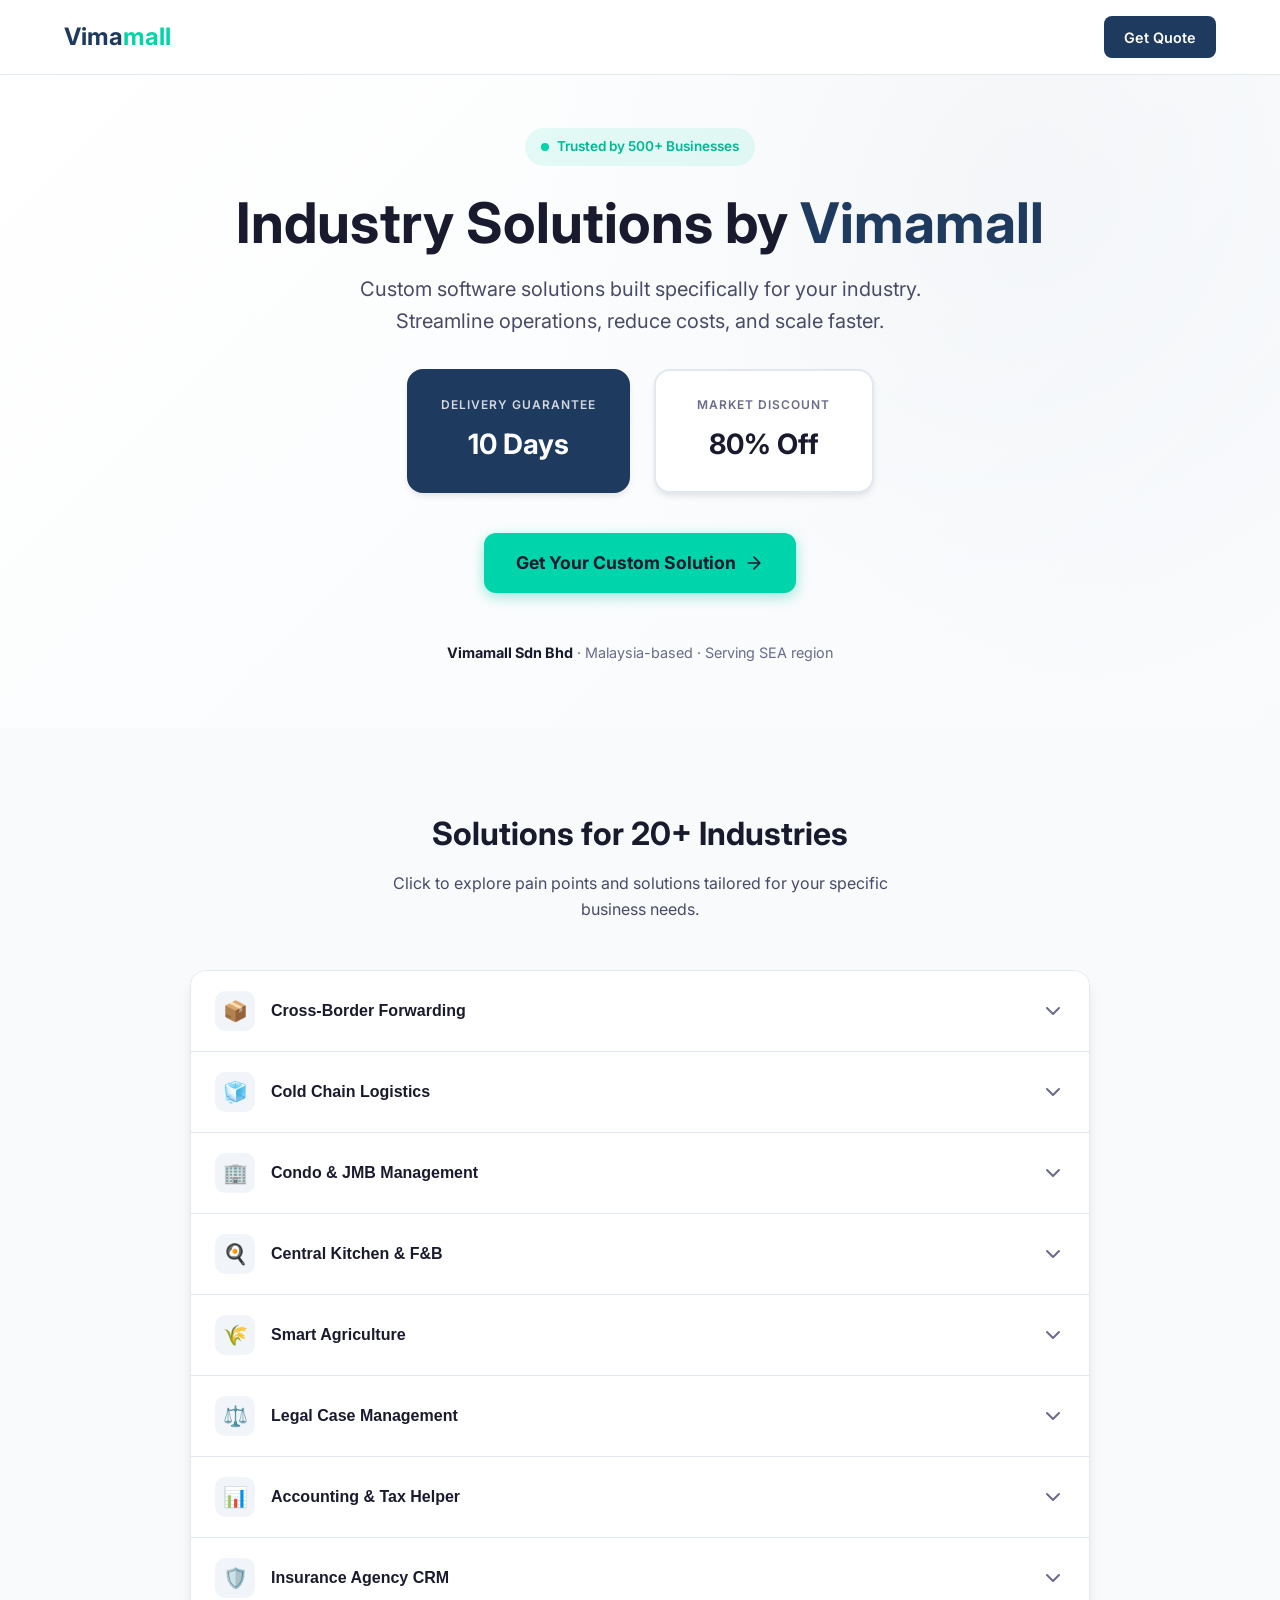
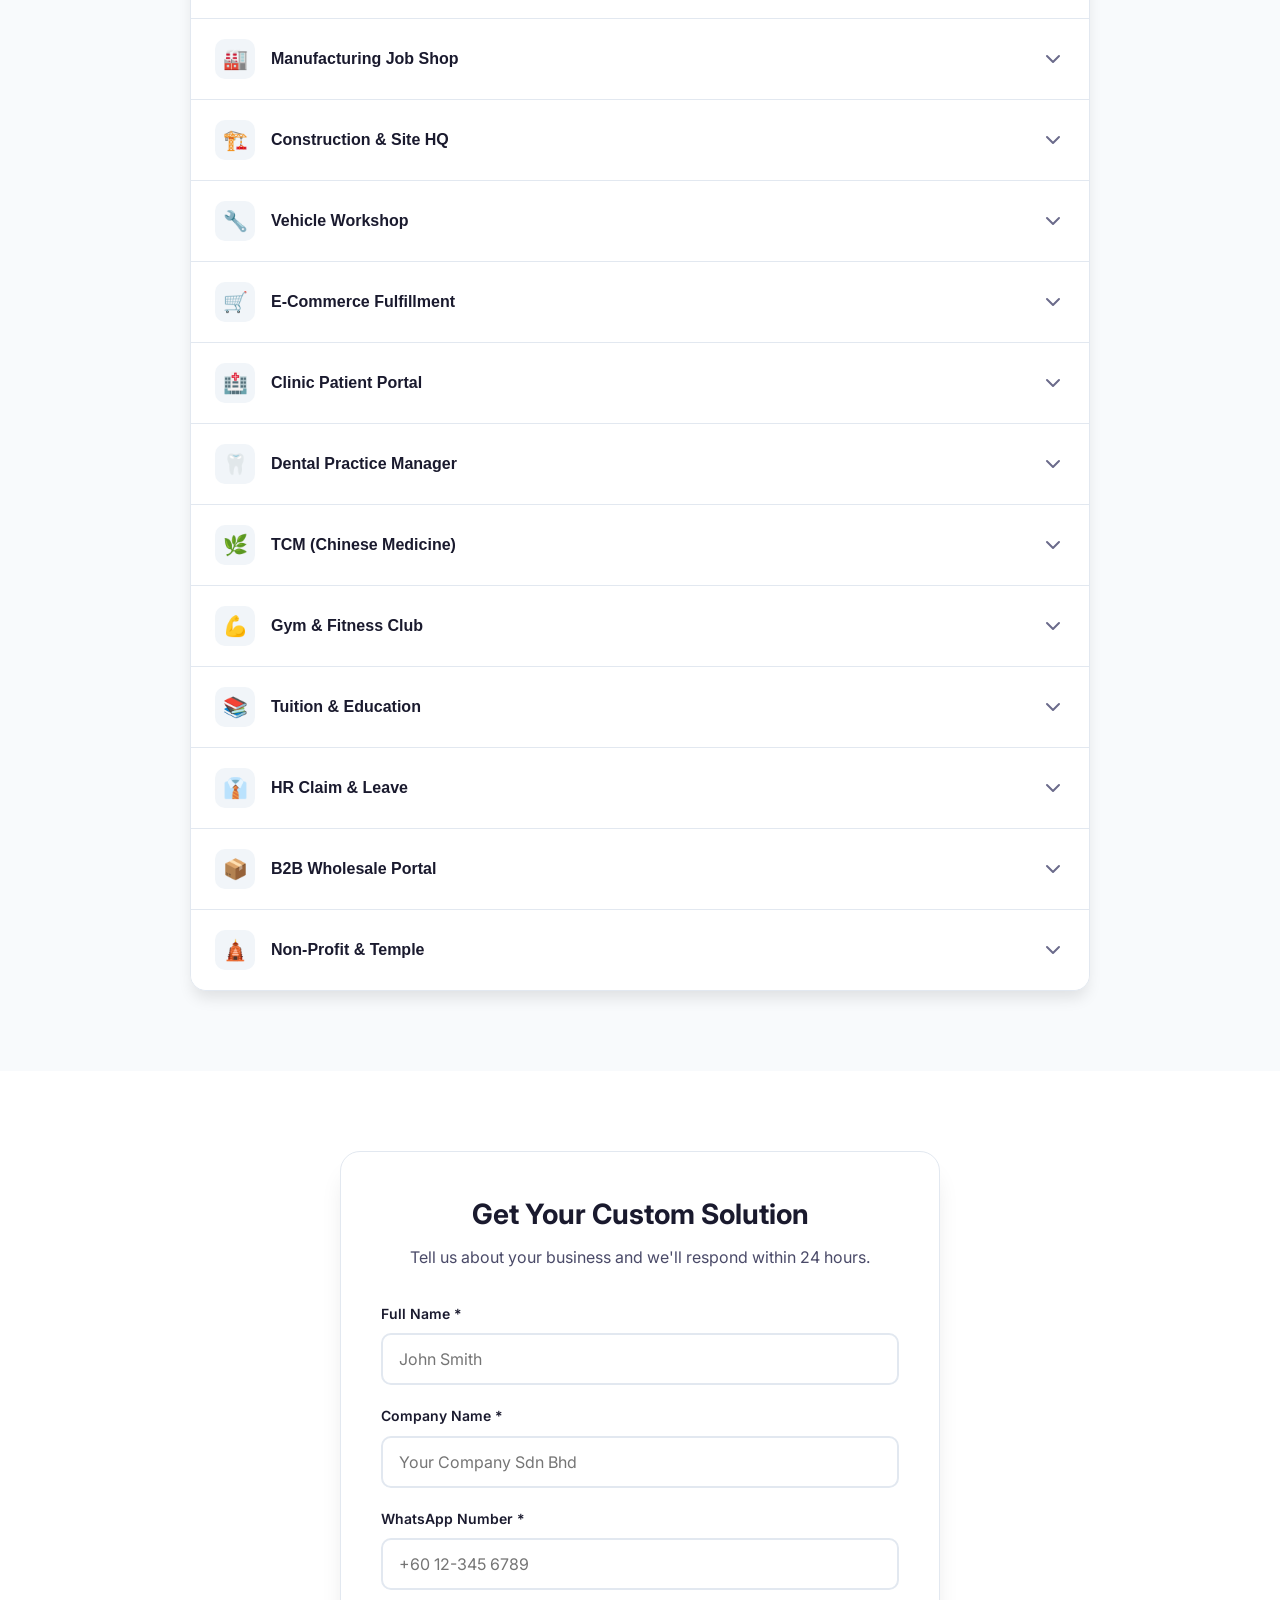
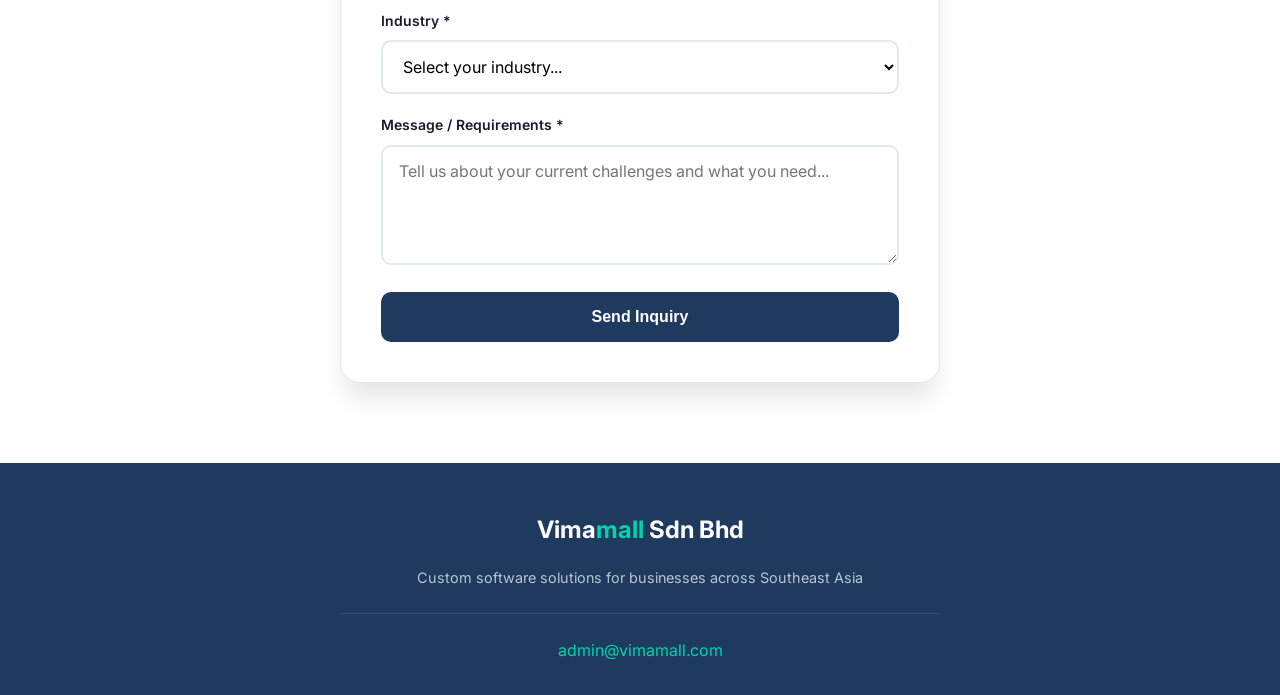
==== sites/easyclaw.it.com/industries/index.html @ 1896895f "Add Industry Solutions and Services landing pages for Vimamall - 20-industry accordion page with inq" ====
<!DOCTYPE html>
<html lang="en">
<head>
    <meta charset="UTF-8">
    <meta name="viewport" content="width=device-width, initial-scale=1.0">
    <title>Industry Solutions by Vimamall | Custom Software for Your Business</title>
    <meta name="description" content="Industry-specific software solutions with 10-day delivery guarantee and 80% market discount. Custom ERP, CRM, and management systems for 20+ industries.">
    <link rel="preconnect" href="https://fonts.googleapis.com">
    <link rel="preconnect" href="https://fonts.gstatic.com" crossorigin>
    <link href="https://fonts.googleapis.com/css2?family=Inter:wght@400;500;600;700&display=swap" rel="stylesheet">
    <style>
        * {
            margin: 0;
            padding: 0;
            box-sizing: border-box;
        }

        :root {
            --primary: #1e3a5f;
            --primary-dark: #152a45;
            --primary-light: #2d5a8f;
            --accent: #00d4aa;
            --accent-dark: #00b894;
            --text-dark: #1a1a2e;
            --text-medium: #4a4a68;
            --text-light: #6b6b8b;
            --bg-white: #ffffff;
            --bg-light: #f8fafc;
            --bg-gray: #f1f5f9;
            --border: #e2e8f0;
            --shadow-sm: 0 1px 2px 0 rgba(0, 0, 0, 0.05);
            --shadow-md: 0 4px 6px -1px rgba(0, 0, 0, 0.1);
            --shadow-lg: 0 10px 15px -3px rgba(0, 0, 0, 0.1);
            --shadow-xl: 0 20px 25px -5px rgba(0, 0, 0, 0.1);
        }

        body {
            font-family: 'Inter', -apple-system, BlinkMacSystemFont, sans-serif;
            color: var(--text-dark);
            line-height: 1.6;
            background: var(--bg-white);
        }

        /* Header */
        .header {
            position: fixed;
            top: 0;
            left: 0;
            right: 0;
            background: rgba(255, 255, 255, 0.95);
            backdrop-filter: blur(10px);
            border-bottom: 1px solid var(--border);
            z-index: 1000;
            padding: 1rem 0;
        }

        .header-content {
            max-width: 1200px;
            margin: 0 auto;
            padding: 0 1.5rem;
            display: flex;
            justify-content: space-between;
            align-items: center;
        }

        .logo {
            font-size: 1.5rem;
            font-weight: 700;
            color: var(--primary);
        }

        .logo span {
            color: var(--accent);
        }

        .nav-cta {
            background: var(--primary);
            color: white;
            padding: 0.6rem 1.25rem;
            border-radius: 8px;
            text-decoration: none;
            font-weight: 600;
            font-size: 0.9rem;
            transition: all 0.2s;
        }

        .nav-cta:hover {
            background: var(--primary-dark);
            transform: translateY(-1px);
        }

        /* Hero Section */
        .hero {
            padding: 8rem 1.5rem 4rem;
            background: linear-gradient(135deg, var(--bg-white) 0%, var(--bg-light) 100%);
            position: relative;
            overflow: hidden;
        }

        .hero::before {
            content: '';
            position: absolute;
            top: -50%;
            right: -20%;
            width: 80%;
            height: 150%;
            background: radial-gradient(ellipse, rgba(30, 58, 95, 0.03) 0%, transparent 70%);
            pointer-events: none;
        }

        .hero-content {
            max-width: 1200px;
            margin: 0 auto;
            text-align: center;
            position: relative;
            z-index: 1;
        }

        .hero-badge {
            display: inline-flex;
            align-items: center;
            gap: 0.5rem;
            background: rgba(0, 212, 170, 0.1);
            color: var(--accent-dark);
            padding: 0.5rem 1rem;
            border-radius: 50px;
            font-size: 0.85rem;
            font-weight: 600;
            margin-bottom: 1.5rem;
        }

        .hero-badge::before {
            content: '';
            width: 8px;
            height: 8px;
            background: var(--accent);
            border-radius: 50%;
            animation: pulse 2s infinite;
        }

        @keyframes pulse {
            0%, 100% { opacity: 1; }
            50% { opacity: 0.5; }
        }

        .hero h1 {
            font-size: clamp(2rem, 5vw, 3.5rem);
            font-weight: 700;
            color: var(--text-dark);
            margin-bottom: 1rem;
            line-height: 1.2;
        }

        .hero h1 span {
            color: var(--primary);
        }

        .hero-subtitle {
            font-size: 1.25rem;
            color: var(--text-medium);
            max-width: 600px;
            margin: 0 auto 2rem;
        }

        .hero-offers {
            display: flex;
            justify-content: center;
            gap: 1.5rem;
            flex-wrap: wrap;
            margin-bottom: 2.5rem;
        }

        .offer-card {
            background: white;
            border: 2px solid var(--border);
            border-radius: 16px;
            padding: 1.5rem 2rem;
            min-width: 220px;
            box-shadow: var(--shadow-md);
            transition: all 0.3s;
        }

        .offer-card:hover {
            border-color: var(--accent);
            transform: translateY(-4px);
            box-shadow: var(--shadow-xl);
        }

        .offer-card.primary {
            border-color: var(--primary);
            background: var(--primary);
            color: white;
        }

        .offer-card.primary .offer-label {
            color: rgba(255, 255, 255, 0.8);
        }

        .offer-label {
            font-size: 0.75rem;
            text-transform: uppercase;
            letter-spacing: 1px;
            color: var(--text-light);
            margin-bottom: 0.5rem;
            font-weight: 600;
        }

        .offer-value {
            font-size: 1.75rem;
            font-weight: 700;
        }

        .hero-cta {
            display: inline-flex;
            align-items: center;
            gap: 0.5rem;
            background: var(--accent);
            color: var(--text-dark);
            padding: 1rem 2rem;
            border-radius: 12px;
            text-decoration: none;
            font-weight: 700;
            font-size: 1.1rem;
            transition: all 0.2s;
            box-shadow: 0 4px 14px rgba(0, 212, 170, 0.4);
        }

        .hero-cta:hover {
            background: var(--accent-dark);
            transform: translateY(-2px);
            box-shadow: 0 6px 20px rgba(0, 212, 170, 0.5);
        }

        .hero-trust {
            margin-top: 3rem;
            color: var(--text-light);
            font-size: 0.9rem;
        }

        .hero-trust strong {
            color: var(--text-dark);
        }

        /* Industries Section */
        .industries {
            padding: 5rem 1.5rem;
            background: var(--bg-light);
        }

        .industries-content {
            max-width: 900px;
            margin: 0 auto;
        }

        .section-header {
            text-align: center;
            margin-bottom: 3rem;
        }

        .section-header h2 {
            font-size: 2rem;
            font-weight: 700;
            color: var(--text-dark);
            margin-bottom: 0.75rem;
        }

        .section-header p {
            color: var(--text-medium);
            max-width: 500px;
            margin: 0 auto;
        }

        /* Accordion */
        .accordion {
            background: white;
            border-radius: 16px;
            overflow: hidden;
            box-shadow: var(--shadow-lg);
            border: 1px solid var(--border);
        }

        .accordion-item {
            border-bottom: 1px solid var(--border);
        }

        .accordion-item:last-child {
            border-bottom: none;
        }

        .accordion-header {
            width: 100%;
            padding: 1.25rem 1.5rem;
            display: flex;
            justify-content: space-between;
            align-items: center;
            background: white;
            border: none;
            cursor: pointer;
            text-align: left;
            transition: background 0.2s;
        }

        .accordion-header:hover {
            background: var(--bg-light);
        }

        .accordion-header.active {
            background: var(--bg-light);
        }

        .accordion-title {
            display: flex;
            align-items: center;
            gap: 1rem;
        }

        .accordion-icon {
            width: 40px;
            height: 40px;
            background: var(--bg-gray);
            border-radius: 10px;
            display: flex;
            align-items: center;
            justify-content: center;
            font-size: 1.25rem;
            flex-shrink: 0;
        }

        .accordion-header.active .accordion-icon {
            background: var(--primary);
        }

        .accordion-header h3 {
            font-size: 1rem;
            font-weight: 600;
            color: var(--text-dark);
        }

        .accordion-header.active h3 {
            color: var(--primary);
        }

        .accordion-chevron {
            width: 24px;
            height: 24px;
            transition: transform 0.3s;
            color: var(--text-light);
        }

        .accordion-header.active .accordion-chevron {
            transform: rotate(180deg);
            color: var(--primary);
        }

        .accordion-content {
            max-height: 0;
            overflow: hidden;
            transition: max-height 0.3s ease-out, padding 0.3s;
            background: white;
        }

        .accordion-content.open {
            max-height: 500px;
            padding: 0 1.5rem 1.5rem;
        }

        .accordion-body {
            display: grid;
            gap: 1.25rem;
        }

        .pain-point, .solution-features {
            padding: 1rem;
            border-radius: 10px;
        }

        .pain-point {
            background: #fef2f2;
            border-left: 4px solid #ef4444;
        }

        .pain-point-label {
            font-size: 0.75rem;
            font-weight: 700;
            color: #dc2626;
            text-transform: uppercase;
            letter-spacing: 0.5px;
            margin-bottom: 0.5rem;
        }

        .pain-point-text {
            color: #7f1d1d;
            font-size: 0.95rem;
        }

        .solution-features {
            background: #f0fdf4;
            border-left: 4px solid #22c55e;
        }

        .solution-label {
            font-size: 0.75rem;
            font-weight: 700;
            color: #16a34a;
            text-transform: uppercase;
            letter-spacing: 0.5px;
            margin-bottom: 0.5rem;
        }

        .solution-features ul {
            list-style: none;
            display: grid;
            gap: 0.5rem;
        }

        .solution-features li {
            display: flex;
            align-items: flex-start;
            gap: 0.5rem;
            color: #14532d;
            font-size: 0.95rem;
        }

        .solution-features li::before {
            content: '✓';
            color: #22c55e;
            font-weight: 700;
            flex-shrink: 0;
        }

        /* Inquiry Form Section */
        .inquiry {
            padding: 5rem 1.5rem;
            background: var(--bg-white);
        }

        .inquiry-content {
            max-width: 600px;
            margin: 0 auto;
        }

        .form-container {
            background: white;
            border-radius: 20px;
            padding: 2.5rem;
            box-shadow: var(--shadow-xl);
            border: 1px solid var(--border);
        }

        .form-header {
            text-align: center;
            margin-bottom: 2rem;
        }

        .form-header h2 {
            font-size: 1.75rem;
            font-weight: 700;
            color: var(--text-dark);
            margin-bottom: 0.5rem;
        }

        .form-header p {
            color: var(--text-medium);
        }

        .form-group {
            margin-bottom: 1.25rem;
        }

        .form-group label {
            display: block;
            font-size: 0.875rem;
            font-weight: 600;
            color: var(--text-dark);
            margin-bottom: 0.5rem;
        }

        .form-group input,
        .form-group select,
        .form-group textarea {
            width: 100%;
            padding: 0.875rem 1rem;
            border: 2px solid var(--border);
            border-radius: 10px;
            font-size: 1rem;
            font-family: inherit;
            transition: border-color 0.2s, box-shadow 0.2s;
            background: white;
        }

        .form-group input:focus,
        .form-group select:focus,
        .form-group textarea:focus {
            outline: none;
            border-color: var(--primary);
            box-shadow: 0 0 0 3px rgba(30, 58, 95, 0.1);
        }

        .form-group textarea {
            resize: vertical;
            min-height: 120px;
        }

        .form-submit {
            width: 100%;
            padding: 1rem;
            background: var(--primary);
            color: white;
            border: none;
            border-radius: 10px;
            font-size: 1rem;
            font-weight: 700;
            cursor: pointer;
            transition: all 0.2s;
        }

        .form-submit:hover {
            background: var(--primary-dark);
            transform: translateY(-2px);
        }

        .form-submit:disabled {
            background: var(--text-light);
            cursor: not-allowed;
            transform: none;
        }

        /* Success Message */
        .success-message {
            display: none;
            text-align: center;
            padding: 2rem;
        }

        .success-message.show {
            display: block;
        }

        .success-icon {
            width: 80px;
            height: 80px;
            background: var(--accent);
            border-radius: 50%;
            display: flex;
            align-items: center;
            justify-content: center;
            margin: 0 auto 1.5rem;
            font-size: 2.5rem;
        }

        .success-message h3 {
            font-size: 1.5rem;
            font-weight: 700;
            color: var(--text-dark);
            margin-bottom: 0.75rem;
        }

        .success-message p {
            color: var(--text-medium);
        }

        /* Footer */
        .footer {
            background: var(--primary);
            color: white;
            padding: 3rem 1.5rem 2rem;
            text-align: center;
        }

        .footer-content {
            max-width: 600px;
            margin: 0 auto;
        }

        .footer-logo {
            font-size: 1.5rem;
            font-weight: 700;
            margin-bottom: 1rem;
        }

        .footer-logo span {
            color: var(--accent);
        }

        .footer p {
            color: rgba(255, 255, 255, 0.7);
            font-size: 0.9rem;
        }

        .footer-contact {
            margin-top: 1.5rem;
            padding-top: 1.5rem;
            border-top: 1px solid rgba(255, 255, 255, 0.1);
        }

        .footer-contact a {
            color: var(--accent);
            text-decoration: none;
        }

        /* Sticky CTA (mobile) */
        .sticky-cta {
            display: none;
            position: fixed;
            bottom: 0;
            left: 0;
            right: 0;
            background: white;
            padding: 1rem;
            border-top: 1px solid var(--border);
            box-shadow: 0 -4px 20px rgba(0, 0, 0, 0.1);
            z-index: 999;
        }

        .sticky-cta a {
            display: block;
            background: var(--accent);
            color: var(--text-dark);
            text-align: center;
            padding: 1rem;
            border-radius: 10px;
            text-decoration: none;
            font-weight: 700;
        }

        /* Responsive */
        @media (max-width: 768px) {
            .hero {
                padding: 7rem 1rem 3rem;
            }

            .hero-offers {
                flex-direction: column;
                align-items: center;
            }

            .offer-card {
                width: 100%;
                max-width: 300px;
            }

            .industries {
                padding: 3rem 1rem;
            }

            .accordion-header {
                padding: 1rem;
            }

            .accordion-icon {
                width: 36px;
                height: 36px;
                font-size: 1rem;
            }

            .accordion-title h3 {
                font-size: 0.9rem;
            }

            .form-container {
                padding: 1.5rem;
            }

            .sticky-cta {
                display: block;
            }

            body {
                padding-bottom: 80px;
            }
        }

        /* Loading spinner */
        .spinner {
            display: inline-block;
            width: 20px;
            height: 20px;
            border: 2px solid rgba(255, 255, 255, 0.3);
            border-radius: 50%;
            border-top-color: white;
            animation: spin 1s ease-in-out infinite;
        }

        @keyframes spin {
            to { transform: rotate(360deg); }
        }
    </style>
</head>
<body>
    <!-- Header -->
    <header class="header">
        <div class="header-content">
            <div class="logo">Vima<span>mall</span></div>
            <a href="#inquiry" class="nav-cta">Get Quote</a>
        </div>
    </header>

    <!-- Hero Section -->
    <section class="hero">
        <div class="hero-content">
            <div class="hero-badge">Trusted by 500+ Businesses</div>
            <h1>Industry Solutions by <span>Vimamall</span></h1>
            <p class="hero-subtitle">Custom software solutions built specifically for your industry. Streamline operations, reduce costs, and scale faster.</p>
            
            <div class="hero-offers">
                <div class="offer-card primary">
                    <div class="offer-label">Delivery Guarantee</div>
                    <div class="offer-value">10 Days</div>
                </div>
                <div class="offer-card">
                    <div class="offer-label">Market Discount</div>
                    <div class="offer-value">80% Off</div>
                </div>
            </div>

            <a href="#inquiry" class="hero-cta">
                Get Your Custom Solution
                <svg width="20" height="20" viewBox="0 0 24 24" fill="none" stroke="currentColor" stroke-width="2" stroke-linecap="round" stroke-linejoin="round">
                    <path d="M5 12h14M12 5l7 7-7 7"/>
                </svg>
            </a>

            <p class="hero-trust">
                <strong>Vimamall Sdn Bhd</strong> · Malaysia-based · Serving SEA region
            </p>
        </div>
    </section>

    <!-- Industries Section -->
    <section class="industries" id="industries">
        <div class="industries-content">
            <div class="section-header">
                <h2>Solutions for 20+ Industries</h2>
                <p>Click to explore pain points and solutions tailored for your specific business needs.</p>
            </div>

            <div class="accordion" id="industriesAccordion">
                <!-- Industry 1 -->
                <div class="accordion-item">
                    <button class="accordion-header" data-index="0">
                        <div class="accordion-title">
                            <div class="accordion-icon">📦</div>
                            <h3>Cross-Border Forwarding</h3>
                        </div>
                        <svg class="accordion-chevron" viewBox="0 0 24 24" fill="none" stroke="currentColor" stroke-width="2" stroke-linecap="round" stroke-linejoin="round">
                            <polyline points="6 9 12 15 18 9"></polyline>
                        </svg>
                    </button>
                    <div class="accordion-content">
                        <div class="accordion-body">
                            <div class="pain-point">
                                <div class="pain-point-label">Pain Point</div>
                                <div class="pain-point-text">Messy WhatsApp/Excel tracking causing lost parcels and customer complaints.</div>
                            </div>
                            <div class="solution-features">
                                <div class="solution-label">Solution Features</div>
                                <ul>
                                    <li>China/Global parcel tracking system</li>
                                    <li>Automated shipping cost calculation</li>
                                    <li>Customer credit top-up portal</li>
                                </ul>
                            </div>
                        </div>
                    </div>
                </div>

                <!-- Industry 2 -->
                <div class="accordion-item">
                    <button class="accordion-header" data-index="1">
                        <div class="accordion-title">
                            <div class="accordion-icon">🧊</div>
                            <h3>Cold Chain Logistics</h3>
                        </div>
                        <svg class="accordion-chevron" viewBox="0 0 24 24" fill="none" stroke="currentColor" stroke-width="2" stroke-linecap="round" stroke-linejoin="round">
                            <polyline points="6 9 12 15 18 9"></polyline>
                        </svg>
                    </button>
                    <div class="accordion-content">
                        <div class="accordion-body">
                            <div class="pain-point">
                                <div class="pain-point-label">Pain Point</div>
                                <div class="pain-point-text">Spoiled goods due to temperature spikes during transit, causing massive losses.</div>
                            </div>
                            <div class="solution-features">
                                <div class="solution-label">Solution Features</div>
                                <ul>
                                    <li>Real-time temperature logging</li>
                                    <li>GPS route monitoring</li>
                                    <li>Delivery timestamp proof</li>
                                </ul>
                            </div>
                        </div>
                    </div>
                </div>

                <!-- Industry 3 -->
                <div class="accordion-item">
                    <button class="accordion-header" data-index="2">
                        <div class="accordion-title">
                            <div class="accordion-icon">🏢</div>
                            <h3>Condo & JMB Management</h3>
                        </div>
                        <svg class="accordion-chevron" viewBox="0 0 24 24" fill="none" stroke="currentColor" stroke-width="2" stroke-linecap="round" stroke-linejoin="round">
                            <polyline points="6 9 12 15 18 9"></polyline>
                        </svg>
                    </button>
                    <div class="accordion-content">
                        <div class="accordion-body">
                            <div class="pain-point">
                                <div class="pain-point-label">Pain Point</div>
                                <div class="pain-point-text">Low maintenance fee collection rates and manual visitor logbooks creating security gaps.</div>
                            </div>
                            <div class="solution-features">
                                <div class="solution-label">Solution Features</div>
                                <ul>
                                    <li>Maintenance fee dashboard with auto-reminders</li>
                                    <li>Facility booking system</li>
                                    <li>Visitor QR-pass system</li>
                                </ul>
                            </div>
                        </div>
                    </div>
                </div>

                <!-- Industry 4 -->
                <div class="accordion-item">
                    <button class="accordion-header" data-index="3">
                        <div class="accordion-title">
                            <div class="accordion-icon">🍳</div>
                            <h3>Central Kitchen & F&B</h3>
                        </div>
                        <svg class="accordion-chevron" viewBox="0 0 24 24" fill="none" stroke="currentColor" stroke-width="2" stroke-linecap="round" stroke-linejoin="round">
                            <polyline points="6 9 12 15 18 9"></polyline>
                        </svg>
                    </button>
                    <div class="accordion-content">
                        <div class="accordion-body">
                            <div class="pain-point">
                                <div class="pain-point-label">Pain Point</div>
                                <div class="pain-point-text">Ingredient wastage and outlet misorders leading to food cost inflation.</div>
                            </div>
                            <div class="solution-features">
                                <div class="solution-label">Solution Features</div>
                                <ul>
                                    <li>Bulk ingredient procurement module</li>
                                    <li>Production waste tracking</li>
                                    <li>Outlet-to-HQ ordering system</li>
                                </ul>
                            </div>
                        </div>
                    </div>
                </div>

                <!-- Industry 5 -->
                <div class="accordion-item">
                    <button class="accordion-header" data-index="4">
                        <div class="accordion-title">
                            <div class="accordion-icon">🌾</div>
                            <h3>Smart Agriculture</h3>
                        </div>
                        <svg class="accordion-chevron" viewBox="0 0 24 24" fill="none" stroke="currentColor" stroke-width="2" stroke-linecap="round" stroke-linejoin="round">
                            <polyline points="6 9 12 15 18 9"></polyline>
                        </svg>
                    </button>
                    <div class="accordion-content">
                        <div class="accordion-body">
                            <div class="pain-point">
                                <div class="pain-point-label">Pain Point</div>
                                <div class="pain-point-text">Unpredictable harvests causing cash flow problems and supply uncertainty.</div>
                            </div>
                            <div class="solution-features">
                                <div class="solution-label">Solution Features</div>
                                <ul>
                                    <li>Planting schedule optimizer</li>
                                    <li>Fertilizer cycle reminders</li>
                                    <li>Yield forecasting (Great for Corn/Jackfruit farms)</li>
                                </ul>
                            </div>
                        </div>
                    </div>
                </div>

                <!-- Industry 6 -->
                <div class="accordion-item">
                    <button class="accordion-header" data-index="5">
                        <div class="accordion-title">
                            <div class="accordion-icon">⚖️</div>
                            <h3>Legal Case Management</h3>
                        </div>
                        <svg class="accordion-chevron" viewBox="0 0 24 24" fill="none" stroke="currentColor" stroke-width="2" stroke-linecap="round" stroke-linejoin="round">
                            <polyline points="6 9 12 15 18 9"></polyline>
                        </svg>
                    </button>
                    <div class="accordion-content">
                        <div class="accordion-body">
                            <div class="pain-point">
                                <div class="pain-point-label">Pain Point</div>
                                <div class="pain-point-text">Missing court dates and document version confusion risking client cases.</div>
                            </div>
                            <div class="solution-features">
                                <div class="solution-label">Solution Features</div>
                                <ul>
                                    <li>Case timeline tracking with alerts</li>
                                    <li>Client billing hours calculator</li>
                                    <li>Secure document archiving</li>
                                </ul>
                            </div>
                        </div>
                    </div>
                </div>

                <!-- Industry 7 -->
                <div class="accordion-item">
                    <button class="accordion-header" data-index="6">
                        <div class="accordion-title">
                            <div class="accordion-icon">📊</div>
                            <h3>Accounting & Tax Helper</h3>
                        </div>
                        <svg class="accordion-chevron" viewBox="0 0 24 24" fill="none" stroke="currentColor" stroke-width="2" stroke-linecap="round" stroke-linejoin="round">
                            <polyline points="6 9 12 15 18 9"></polyline>
                        </svg>
                    </button>
                    <div class="accordion-content">
                        <div class="accordion-body">
                            <div class="pain-point">
                                <div class="pain-point-label">Pain Point</div>
                                <div class="pain-point-text">Manual receipt sorting taking hours for LHDN submission every month.</div>
                            </div>
                            <div class="solution-features">
                                <div class="solution-label">Solution Features</div>
                                <ul>
                                    <li>E-Invoicing preparation ready</li>
                                    <li>CP58 commission sorting</li>
                                    <li>Auto-categorized expense logs</li>
                                </ul>
                            </div>
                        </div>
                    </div>
                </div>

                <!-- Industry 8 -->
                <div class="accordion-item">
                    <button class="accordion-header" data-index="7">
                        <div class="accordion-title">
                            <div class="accordion-icon">🛡️</div>
                            <h3>Insurance Agency CRM</h3>
                        </div>
                        <svg class="accordion-chevron" viewBox="0 0 24 24" fill="none" stroke="currentColor" stroke-width="2" stroke-linecap="round" stroke-linejoin="round">
                            <polyline points="6 9 12 15 18 9"></polyline>
                        </svg>
                    </button>
                    <div class="accordion-content">
                        <div class="accordion-body">
                            <div class="pain-point">
                                <div class="pain-point-label">Pain Point</div>
                                <div class="pain-point-text">Lapsed policies and forgotten leads causing revenue loss every month.</div>
                            </div>
                            <div class="solution-features">
                                <div class="solution-label">Solution Features</div>
                                <ul>
                                    <li>Policy renewal date alerts</li>
                                    <li>Automated WhatsApp reminders</li>
                                    <li>Commission payout tracking</li>
                                </ul>
                            </div>
                        </div>
                    </div>
                </div>

                <!-- Industry 9 -->
                <div class="accordion-item">
                    <button class="accordion-header" data-index="8">
                        <div class="accordion-title">
                            <div class="accordion-icon">🏭</div>
                            <h3>Manufacturing Job Shop</h3>
                        </div>
                        <svg class="accordion-chevron" viewBox="0 0 24 24" fill="none" stroke="currentColor" stroke-width="2" stroke-linecap="round" stroke-linejoin="round">
                            <polyline points="6 9 12 15 18 9"></polyline>
                        </svg>
                    </button>
                    <div class="accordion-content">
                        <div class="accordion-body">
                            <div class="pain-point">
                                <div class="pain-point-label">Pain Point</div>
                                <div class="pain-point-text">Not knowing which machine is busy causing production delays and idle time.</div>
                            </div>
                            <div class="solution-features">
                                <div class="solution-label">Solution Features</div>
                                <ul>
                                    <li>Production stage tracking (CNC/Printing/Assembly)</li>
                                    <li>Real-time machine status dashboards</li>
                                    <li>Job queue optimization</li>
                                </ul>
                            </div>
                        </div>
                    </div>
                </div>

                <!-- Industry 10 -->
                <div class="accordion-item">
                    <button class="accordion-header" data-index="9">
                        <div class="accordion-title">
                            <div class="accordion-icon">🏗️</div>
                            <h3>Construction & Site HQ</h3>
                        </div>
                        <svg class="accordion-chevron" viewBox="0 0 24 24" fill="none" stroke="currentColor" stroke-width="2" stroke-linecap="round" stroke-linejoin="round">
                            <polyline points="6 9 12 15 18 9"></polyline>
                        </svg>
                    </button>
                    <div class="accordion-content">
                        <div class="accordion-body">
                            <div class="pain-point">
                                <div class="pain-point-label">Pain Point</div>
                                <div class="pain-point-text">Inaccurate site progress reports causing disputes with clients and delays.</div>
                            </div>
                            <div class="solution-features">
                                <div class="solution-label">Solution Features</div>
                                <ul>
                                    <li>Daily site photo uploads with GPS tagging</li>
                                    <li>Man-hour tracking per task</li>
                                    <li>Material cost monitoring</li>
                                </ul>
                            </div>
                        </div>
                    </div>
                </div>

                <!-- Industry 11 -->
                <div class="accordion-item">
                    <button class="accordion-header" data-index="10">
                        <div class="accordion-title">
                            <div class="accordion-icon">🔧</div>
                            <h3>Vehicle Workshop</h3>
                        </div>
                        <svg class="accordion-chevron" viewBox="0 0 24 24" fill="none" stroke="currentColor" stroke-width="2" stroke-linecap="round" stroke-linejoin="round">
                            <polyline points="6 9 12 15 18 9"></polyline>
                        </svg>
                    </button>
                    <div class="accordion-content">
                        <div class="accordion-body">
                            <div class="pain-point">
                                <div class="pain-point-label">Pain Point</div>
                                <div class="pain-point-text">Customers forgetting service dates resulting in lost recurring revenue.</div>
                            </div>
                            <div class="solution-features">
                                <div class="solution-label">Solution Features</div>
                                <ul>
                                    <li>Digital service history per vehicle</li>
                                    <li>Spare part inventory management</li>
                                    <li>"Next Service" SMS alerts</li>
                                </ul>
                            </div>
                        </div>
                    </div>
                </div>

                <!-- Industry 12 -->
                <div class="accordion-item">
                    <button class="accordion-header" data-index="11">
                        <div class="accordion-title">
                            <div class="accordion-icon">🛒</div>
                            <h3>E-Commerce Fulfillment</h3>
                        </div>
                        <svg class="accordion-chevron" viewBox="0 0 24 24" fill="none" stroke="currentColor" stroke-width="2" stroke-linecap="round" stroke-linejoin="round">
                            <polyline points="6 9 12 15 18 9"></polyline>
                        </svg>
                    </button>
                    <div class="accordion-content">
                        <div class="accordion-body">
                            <div class="pain-point">
                                <div class="pain-point-label">Pain Point</div>
                                <div class="pain-point-text">Logging into 3 different apps just to ship 1 order, wasting hours daily.</div>
                            </div>
                            <div class="solution-features">
                                <div class="solution-label">Solution Features</div>
                                <ul>
                                    <li>Sync Shopee/Lazada orders automatically</li>
                                    <li>One "Order-to-Pack" dashboard</li>
                                    <li>Auto-print shipping labels</li>
                                </ul>
                            </div>
                        </div>
                    </div>
                </div>

                <!-- Industry 13 -->
                <div class="accordion-item">
                    <button class="accordion-header" data-index="12">
                        <div class="accordion-title">
                            <div class="accordion-icon">🏥</div>
                            <h3>Clinic Patient Portal</h3>
                        </div>
                        <svg class="accordion-chevron" viewBox="0 0 24 24" fill="none" stroke="currentColor" stroke-width="2" stroke-linecap="round" stroke-linejoin="round">
                            <polyline points="6 9 12 15 18 9"></polyline>
                        </svg>
                    </button>
                    <div class="accordion-content">
                        <div class="accordion-body">
                            <div class="pain-point">
                                <div class="pain-point-label">Pain Point</div>
                                <div class="pain-point-text">Double-booked appointments causing patient frustration and wasted slots.</div>
                            </div>
                            <div class="solution-features">
                                <div class="solution-label">Solution Features</div>
                                <ul>
                                    <li>Digital medical records</li>
                                    <li>Medicine inventory tracking</li>
                                    <li>Online booking system</li>
                                </ul>
                            </div>
                        </div>
                    </div>
                </div>

                <!-- Industry 14 -->
                <div class="accordion-item">
                    <button class="accordion-header" data-index="13">
                        <div class="accordion-title">
                            <div class="accordion-icon">🦷</div>
                            <h3>Dental Practice Manager</h3>
                        </div>
                        <svg class="accordion-chevron" viewBox="0 0 24 24" fill="none" stroke="currentColor" stroke-width="2" stroke-linecap="round" stroke-linejoin="round">
                            <polyline points="6 9 12 15 18 9"></polyline>
                        </svg>
                    </button>
                    <div class="accordion-content">
                        <div class="accordion-body">
                            <div class="pain-point">
                                <div class="pain-point-label">Pain Point</div>
                                <div class="pain-point-text">Paper-based X-ray filing making retrieval slow and risking lost records.</div>
                            </div>
                            <div class="solution-features">
                                <div class="solution-label">Solution Features</div>
                                <ul>
                                    <li>Patient X-ray cloud storage</li>
                                    <li>Treatment plan tracking</li>
                                    <li>Appointment SMS reminders</li>
                                </ul>
                            </div>
                        </div>
                    </div>
                </div>

                <!-- Industry 15 -->
                <div class="accordion-item">
                    <button class="accordion-header" data-index="14">
                        <div class="accordion-title">
                            <div class="accordion-icon">🌿</div>
                            <h3>TCM (Chinese Medicine)</h3>
                        </div>
                        <svg class="accordion-chevron" viewBox="0 0 24 24" fill="none" stroke="currentColor" stroke-width="2" stroke-linecap="round" stroke-linejoin="round">
                            <polyline points="6 9 12 15 18 9"></polyline>
                        </svg>
                    </button>
                    <div class="accordion-content">
                        <div class="accordion-body">
                            <div class="pain-point">
                                <div class="pain-point-label">Pain Point</div>
                                <div class="pain-point-text">Complex herb formula history per patient hard to track and replicate.</div>
                            </div>
                            <div class="solution-features">
                                <div class="solution-label">Solution Features</div>
                                <ul>
                                    <li>Custom herb formula builder</li>
                                    <li>Treatment history tracking</li>
                                    <li>Patient pulse records</li>
                                </ul>
                            </div>
                        </div>
                    </div>
                </div>

                <!-- Industry 16 -->
                <div class="accordion-item">
                    <button class="accordion-header" data-index="15">
                        <div class="accordion-title">
                            <div class="accordion-icon">💪</div>
                            <h3>Gym & Fitness Club</h3>
                        </div>
                        <svg class="accordion-chevron" viewBox="0 0 24 24" fill="none" stroke="currentColor" stroke-width="2" stroke-linecap="round" stroke-linejoin="round">
                            <polyline points="6 9 12 15 18 9"></polyline>
                        </svg>
                    </button>
                    <div class="accordion-content">
                        <div class="accordion-body">
                            <div class="pain-point">
                                <div class="pain-point-label">Pain Point</div>
                                <div class="pain-point-text">Unpaid members entering gym causing revenue leakage.</div>
                            </div>
                            <div class="solution-features">
                                <div class="solution-label">Solution Features</div>
                                <ul>
                                    <li>Door access integration</li>
                                    <li>Membership tier management</li>
                                    <li>Class scheduling system</li>
                                </ul>
                            </div>
                        </div>
                    </div>
                </div>

                <!-- Industry 17 -->
                <div class="accordion-item">
                    <button class="accordion-header" data-index="16">
                        <div class="accordion-title">
                            <div class="accordion-icon">📚</div>
                            <h3>Tuition & Education</h3>
                        </div>
                        <svg class="accordion-chevron" viewBox="0 0 24 24" fill="none" stroke="currentColor" stroke-width="2" stroke-linecap="round" stroke-linejoin="round">
                            <polyline points="6 9 12 15 18 9"></polyline>
                        </svg>
                    </button>
                    <div class="accordion-content">
                        <div class="accordion-body">
                            <div class="pain-point">
                                <div class="pain-point-label">Pain Point</div>
                                <div class="pain-point-text">Chasing parents for fees every month wasting teaching time.</div>
                            </div>
                            <div class="solution-features">
                                <div class="solution-label">Solution Features</div>
                                <ul>
                                    <li>Student attendance tracking</li>
                                    <li>Automated fee receipts</li>
                                    <li>Digital progress reports for parents</li>
                                </ul>
                            </div>
                        </div>
                    </div>
                </div>

                <!-- Industry 18 -->
                <div class="accordion-item">
                    <button class="accordion-header" data-index="17">
                        <div class="accordion-title">
                            <div class="accordion-icon">👔</div>
                            <h3>HR Claim & Leave</h3>
                        </div>
                        <svg class="accordion-chevron" viewBox="0 0 24 24" fill="none" stroke="currentColor" stroke-width="2" stroke-linecap="round" stroke-linejoin="round">
                            <polyline points="6 9 12 15 18 9"></polyline>
                        </svg>
                    </button>
                    <div class="accordion-content">
                        <div class="accordion-body">
                            <div class="pain-point">
                                <div class="pain-point-label">Pain Point</div>
                                <div class="pain-point-text">Physical MC forms getting lost causing payroll disputes.</div>
                            </div>
                            <div class="solution-features">
                                <div class="solution-label">Solution Features</div>
                                <ul>
                                    <li>Mobile photo upload for medical claims</li>
                                    <li>One-click leave approval for bosses</li>
                                    <li>Leave balance tracking</li>
                                </ul>
                            </div>
                        </div>
                    </div>
                </div>

                <!-- Industry 19 -->
                <div class="accordion-item">
                    <button class="accordion-header" data-index="18">
                        <div class="accordion-title">
                            <div class="accordion-icon">📦</div>
                            <h3>B2B Wholesale Portal</h3>
                        </div>
                        <svg class="accordion-chevron" viewBox="0 0 24 24" fill="none" stroke="currentColor" stroke-width="2" stroke-linecap="round" stroke-linejoin="round">
                            <polyline points="6 9 12 15 18 9"></polyline>
                        </svg>
                    </button>
                    <div class="accordion-content">
                        <div class="accordion-body">
                            <div class="pain-point">
                                <div class="pain-point-label">Pain Point</div>
                                <div class="pain-point-text">Customers calling sales reps for prices tying up staff constantly.</div>
                            </div>
                            <div class="solution-features">
                                <div class="solution-label">Solution Features</div>
                                <ul>
                                    <li>Member-only pricing tiers</li>
                                    <li>Wholesale order quantity triggers</li>
                                    <li>Credit limit tracking</li>
                                </ul>
                            </div>
                        </div>
                    </div>
                </div>

                <!-- Industry 20 -->
                <div class="accordion-item">
                    <button class="accordion-header" data-index="19">
                        <div class="accordion-title">
                            <div class="accordion-icon">🛕</div>
                            <h3>Non-Profit & Temple</h3>
                        </div>
                        <svg class="accordion-chevron" viewBox="0 0 24 24" fill="none" stroke="currentColor" stroke-width="2" stroke-linecap="round" stroke-linejoin="round">
                            <polyline points="6 9 12 15 18 9"></polyline>
                        </svg>
                    </button>
                    <div class="accordion-content">
                        <div class="accordion-body">
                            <div class="pain-point">
                                <div class="pain-point-label">Pain Point</div>
                                <div class="pain-point-text">Need for transparent donation tracking to maintain donor trust.</div>
                            </div>
                            <div class="solution-features">
                                <div class="solution-label">Solution Features</div>
                                <ul>
                                    <li>Digital donation receipts</li>
                                    <li>Volunteer shift scheduling</li>
                                    <li>Event calendar management</li>
                                </ul>
                            </div>
                        </div>
                    </div>
                </div>
            </div>
        </div>
    </section>

    <!-- Inquiry Form Section -->
    <section class="inquiry" id="inquiry">
        <div class="inquiry-content">
            <div class="form-container">
                <div class="form-header">
                    <h2>Get Your Custom Solution</h2>
                    <p>Tell us about your business and we'll respond within 24 hours.</p>
                </div>

                <form id="inquiryForm" name="industry-inquiry" method="POST" data-netlify="true" netlify-honeypot="bot-field">
                    <p style="display: none;">
                        <label>Don't fill this out: <input name="bot-field" /></label>
                    </p>
                    <input type="hidden" name="form-name" value="industry-inquiry" />
                    
                    <div class="form-group">
                        <label for="name">Full Name *</label>
                        <input type="text" id="name" name="name" required placeholder="John Smith">
                    </div>

                    <div class="form-group">
                        <label for="company">Company Name *</label>
                        <input type="text" id="company" name="company" required placeholder="Your Company Sdn Bhd">
                    </div>

                    <div class="form-group">
                        <label for="whatsapp">WhatsApp Number *</label>
                        <input type="tel" id="whatsapp" name="whatsapp" required placeholder="+60 12-345 6789">
                    </div>

                    <div class="form-group">
                        <label for="industry">Industry *</label>
                        <select id="industry" name="industry" required>
                            <option value="">Select your industry...</option>
                            <option value="Cross-Border Forwarding">Cross-Border Forwarding</option>
                            <option value="Cold Chain Logistics">Cold Chain Logistics</option>
                            <option value="Condo & JMB Management">Condo & JMB Management</option>
                            <option value="Central Kitchen & F&B">Central Kitchen & F&B</option>
                            <option value="Smart Agriculture">Smart Agriculture</option>
                            <option value="Legal Case Management">Legal Case Management</option>
                            <option value="Accounting & Tax Helper">Accounting & Tax Helper</option>
                            <option value="Insurance Agency CRM">Insurance Agency CRM</option>
                            <option value="Manufacturing Job Shop">Manufacturing Job Shop</option>
                            <option value="Construction & Site HQ">Construction & Site HQ</option>
                            <option value="Vehicle Workshop">Vehicle Workshop</option>
                            <option value="E-Commerce Fulfillment">E-Commerce Fulfillment</option>
                            <option value="Clinic Patient Portal">Clinic Patient Portal</option>
                            <option value="Dental Practice Manager">Dental Practice Manager</option>
                            <option value="TCM (Chinese Medicine)">TCM (Chinese Medicine)</option>
                            <option value="Gym & Fitness Club">Gym & Fitness Club</option>
                            <option value="Tuition & Education">Tuition & Education</option>
                            <option value="HR Claim & Leave">HR Claim & Leave</option>
                            <option value="B2B Wholesale Portal">B2B Wholesale Portal</option>
                            <option value="Non-Profit & Temple">Non-Profit & Temple</option>
                            <option value="Other">Other (specify in message)</option>
                        </select>
                    </div>

                    <div class="form-group">
                        <label for="message">Message / Requirements *</label>
                        <textarea id="message" name="message" required placeholder="Tell us about your current challenges and what you need..."></textarea>
                    </div>

                    <button type="submit" class="form-submit">
                        <span class="btn-text">Send Inquiry</span>
                    </button>
                </form>

                <div class="success-message" id="successMessage">
                    <div class="success-icon">✓</div>
                    <h3>Thank You!</h3>
                    <p>Our team from Vimamall Sdn Bhd will contact you within 24 hours.</p>
                </div>
            </div>
        </div>
    </section>

    <!-- Footer -->
    <footer class="footer">
        <div class="footer-content">
            <div class="footer-logo">Vima<span>mall</span> Sdn Bhd</div>
            <p>Custom software solutions for businesses across Southeast Asia</p>
            <div class="footer-contact">
                <a href="mailto:admin@vimamall.com">admin@vimamall.com</a>
            </div>
        </div>
    </footer>

    <!-- Sticky CTA for Mobile -->
    <div class="sticky-cta">
        <a href="#inquiry">Get Your Custom Solution</a>
    </div>

    <script>
        // Accordion functionality
        document.querySelectorAll('.accordion-header').forEach(header => {
            header.addEventListener('click', function() {
                const content = this.nextElementSibling;
                const isOpen = content.classList.contains('open');
                
                // Close all other accordion items
                document.querySelectorAll('.accordion-content').forEach(c => c.classList.remove('open'));
                document.querySelectorAll('.accordion-header').forEach(h => h.classList.remove('active'));
                
                // Toggle current item
                if (!isOpen) {
                    content.classList.add('open');
                    this.classList.add('active');
                }
            });
        });

        // Form handling
        const form = document.getElementById('inquiryForm');
        const successMessage = document.getElementById('successMessage');
        const submitBtn = form.querySelector('.form-submit');
        const btnText = submitBtn.querySelector('.btn-text');

        form.addEventListener('submit', async function(e) {
            e.preventDefault();
            
            // Show loading state
            submitBtn.disabled = true;
            btnText.innerHTML = '<span class="spinner"></span> Sending...';

            const formData = new FormData(form);
            const industry = formData.get('industry');
            const name = formData.get('name');
            const company = formData.get('company');
            const whatsapp = formData.get('whatsapp');
            const message = formData.get('message');

            // Prepare email subject with industry
            const emailSubject = `Inquiry for ${industry} Solution`;

            // Create email body
            const emailBody = `
New Industry Inquiry

Industry: ${industry}
Name: ${name}
Company: ${company}
WhatsApp: ${whatsapp}

Message:
${message}

---
Sent from Industry Solutions page on easyclaw.it.com
            `.trim();

            try {
                // Send to Netlify Forms (primary)
                const response = await fetch('/', {
                    method: 'POST',
                    headers: { 'Content-Type': 'application/x-www-form-urlencoded' },
                    body: new URLSearchParams(formData).toString()
                });

                if (response.ok) {
                    // Also send email via mailto (as backup/notification)
                    const mailtoLink = `mailto:admin@vimamall.com?subject=${encodeURIComponent(emailSubject)}&body=${encodeURIComponent(emailBody)}`;
                    
                    // Show success message
                    form.style.display = 'none';
                    successMessage.classList.add('show');
                    
                    // Open mailto in background (for notification)
                    setTimeout(() => {
                        window.open(mailtoLink, '_blank');
                    }, 500);

                    // Scroll to success message
                    successMessage.scrollIntoView({ behavior: 'smooth', block: 'center' });
                } else {
                    throw new Error('Form submission failed');
                }
            } catch (error) {
                // Fallback: try mailto
                const mailtoLink = `mailto:admin@vimamall.com?subject=${encodeURIComponent(emailSubject)}&body=${encodeURIComponent(emailBody)}`;
                window.location.href = mailtoLink;
                
                form.style.display = 'none';
                successMessage.classList.add('show');
            }
        });

        // Smooth scroll for anchor links
        document.querySelectorAll('a[href^="#"]').forEach(anchor => {
            anchor.addEventListener('click', function(e) {
                e.preventDefault();
                const target = document.querySelector(this.getAttribute('href'));
                if (target) {
                    target.scrollIntoView({
                        behavior: 'smooth',
                        block: 'start'
                    });
                }
            });
        });

        // Add scroll padding for fixed header
        document.documentElement.style.scrollPaddingTop = '80px';
    </script>
</body>
</html>
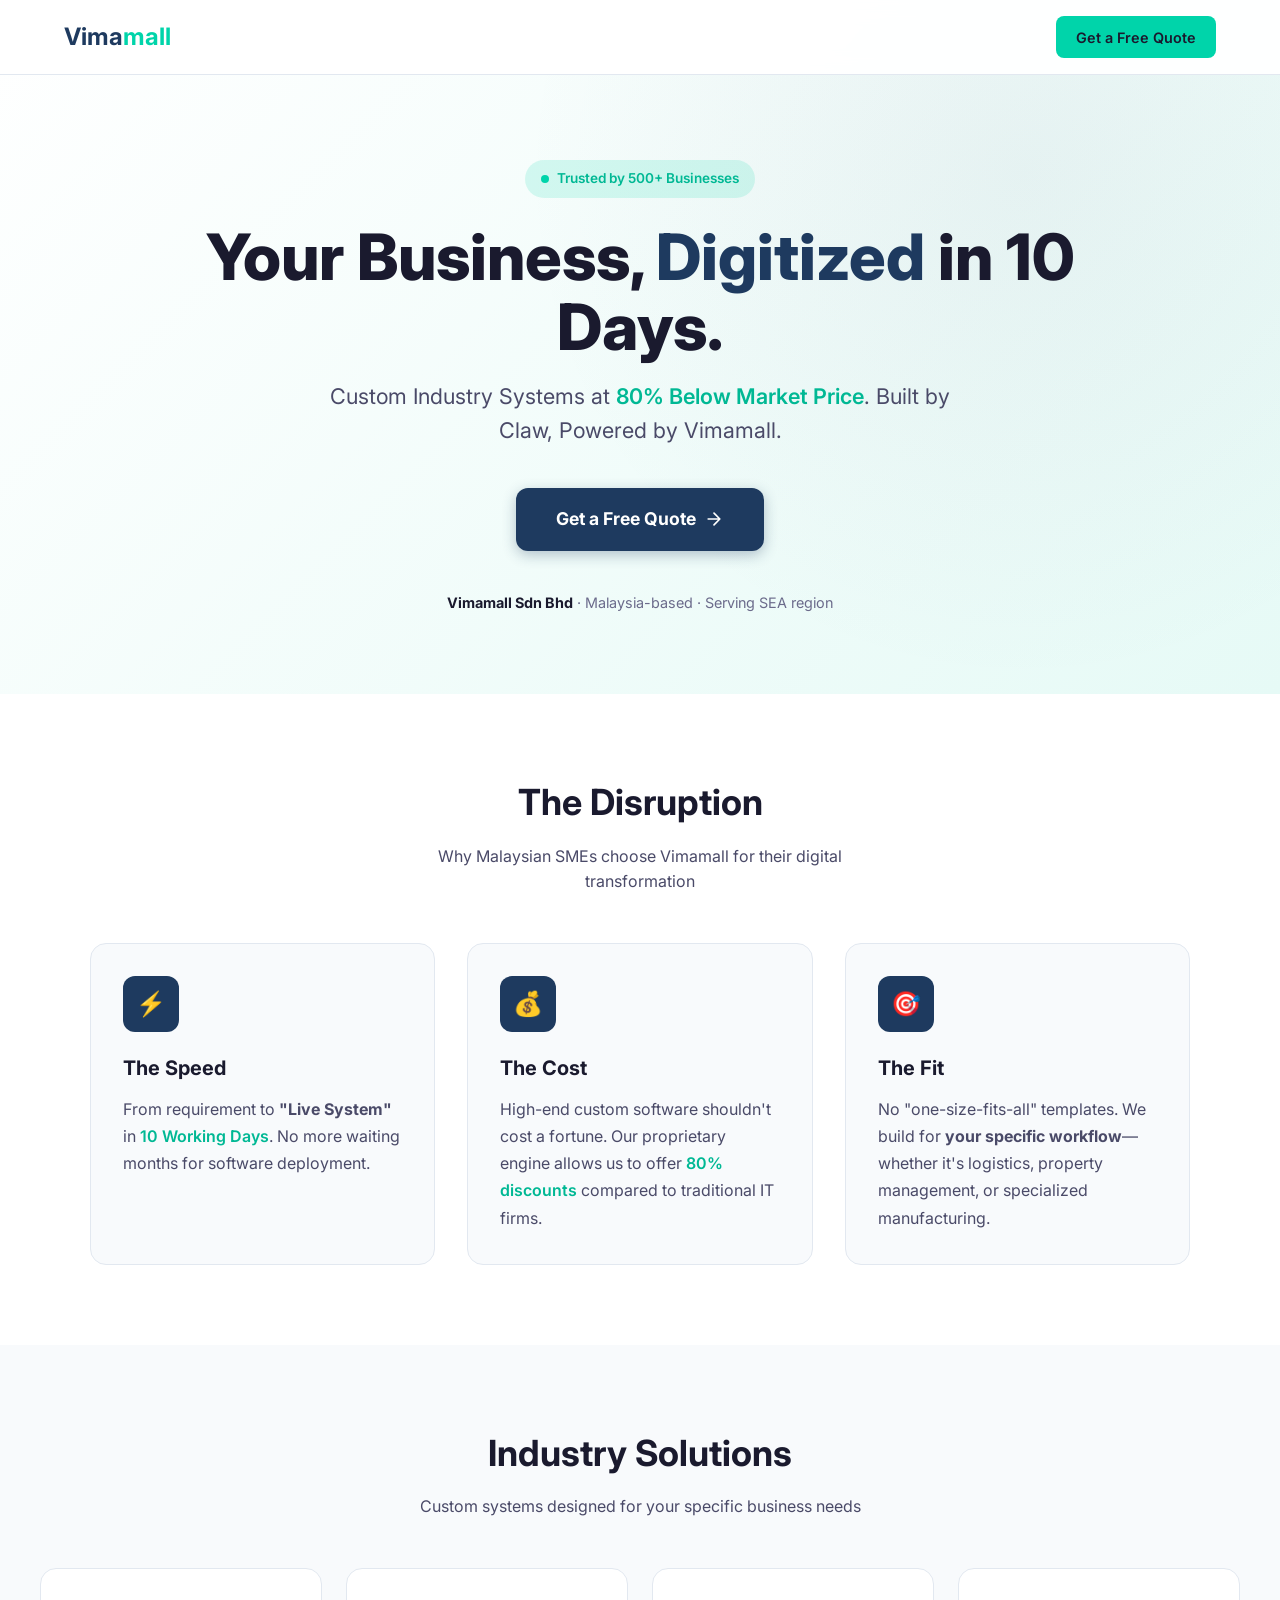
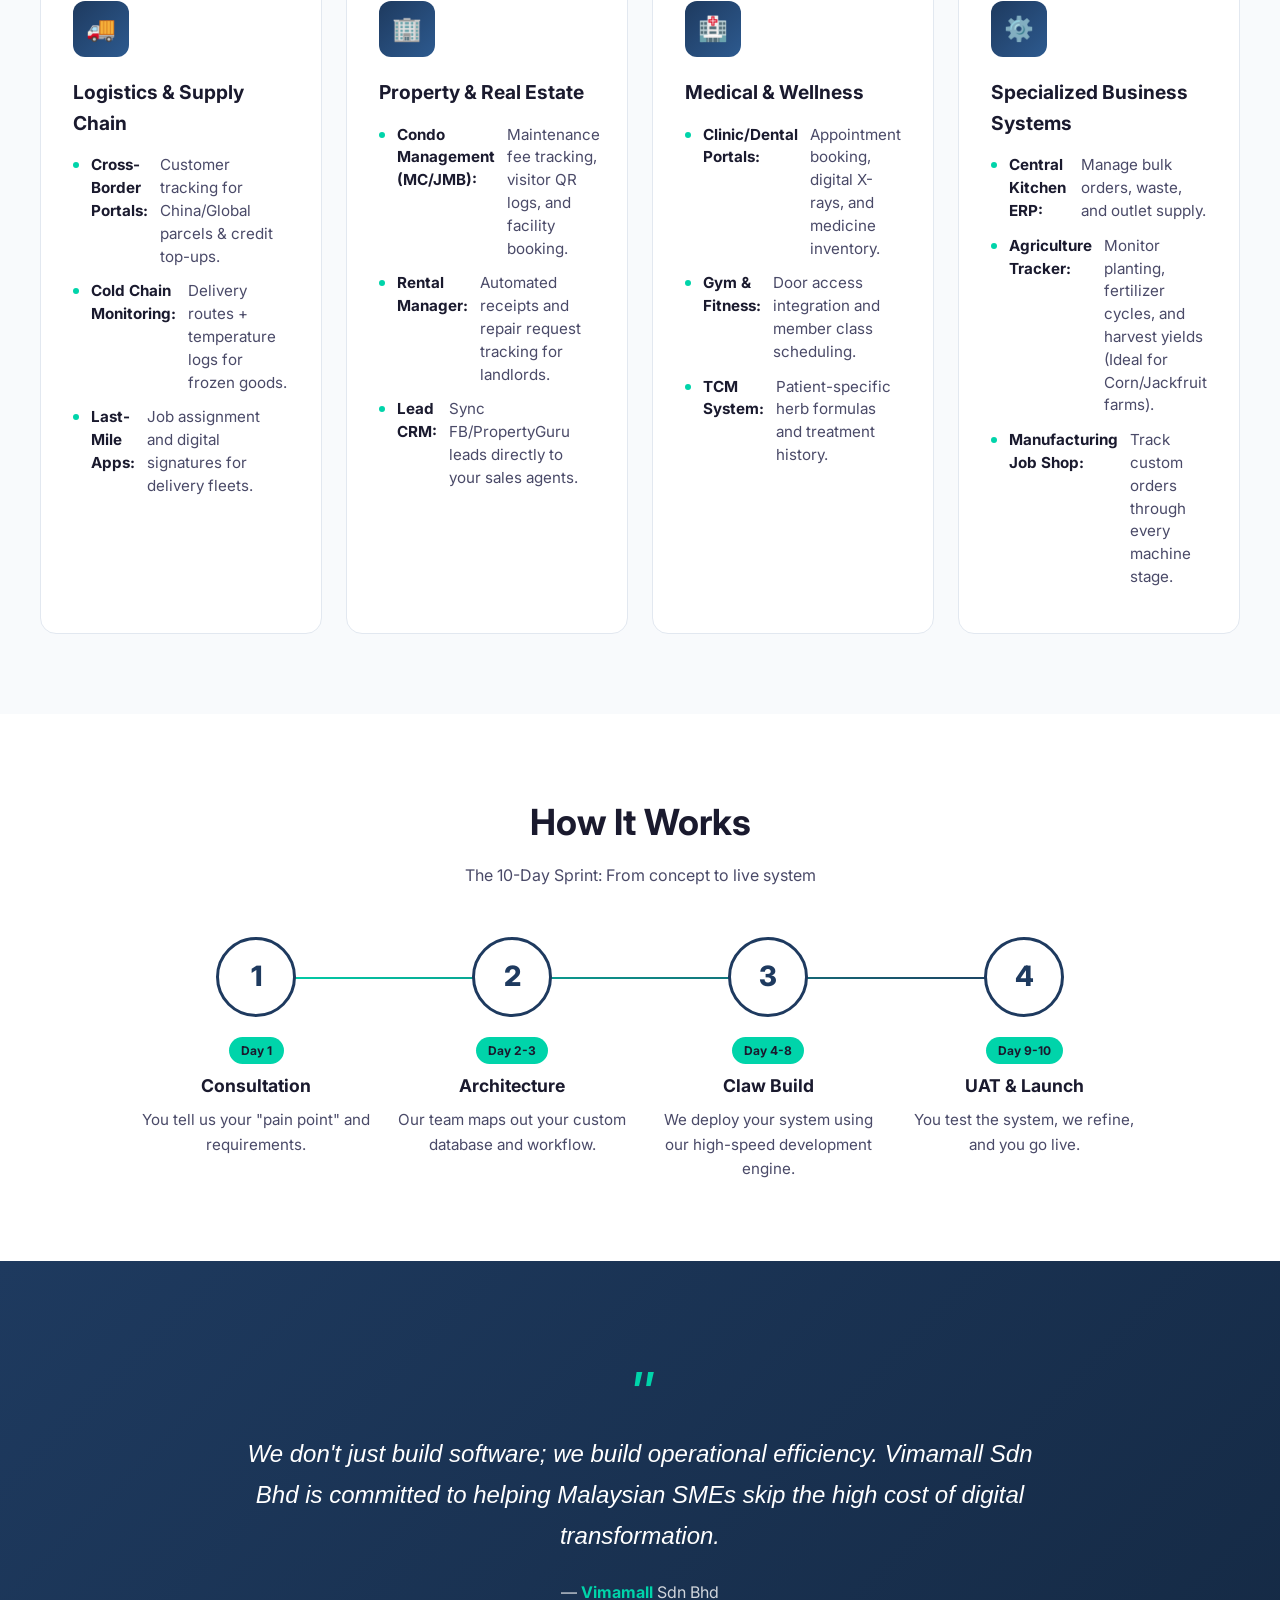
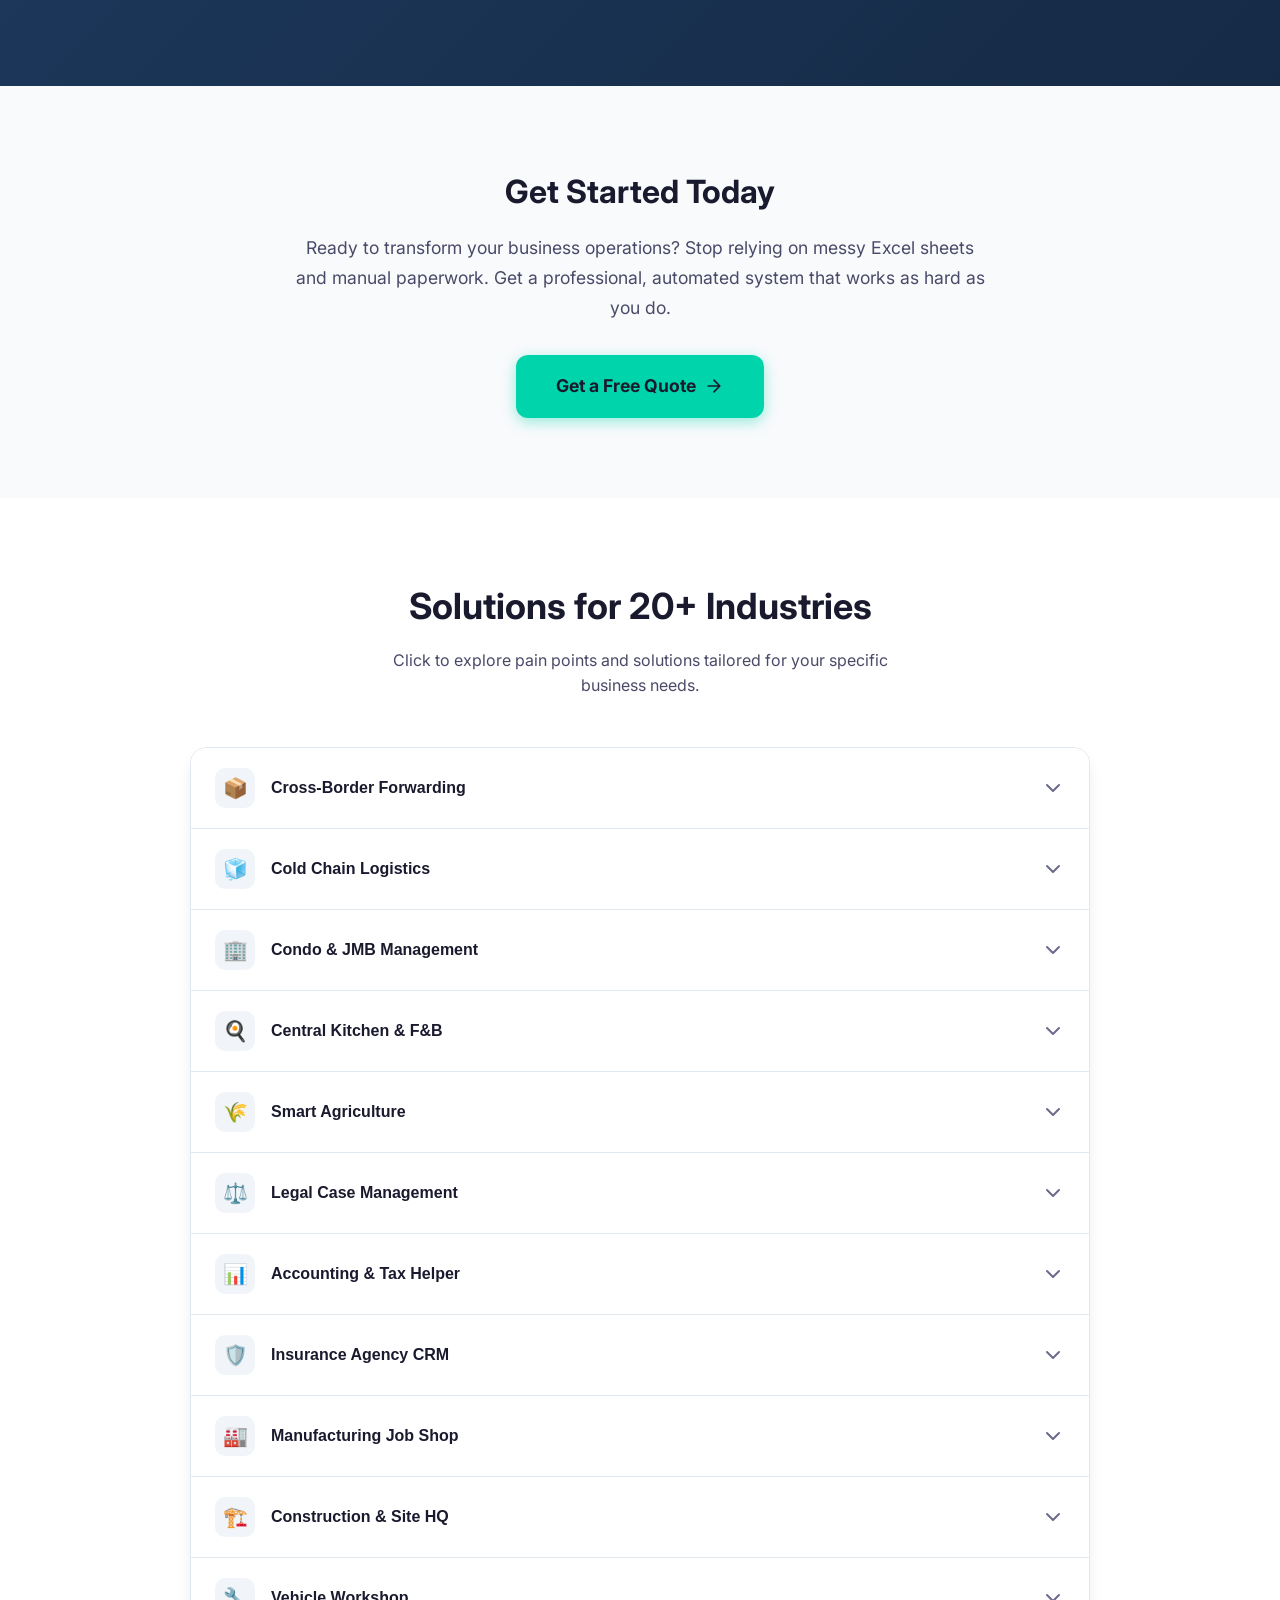
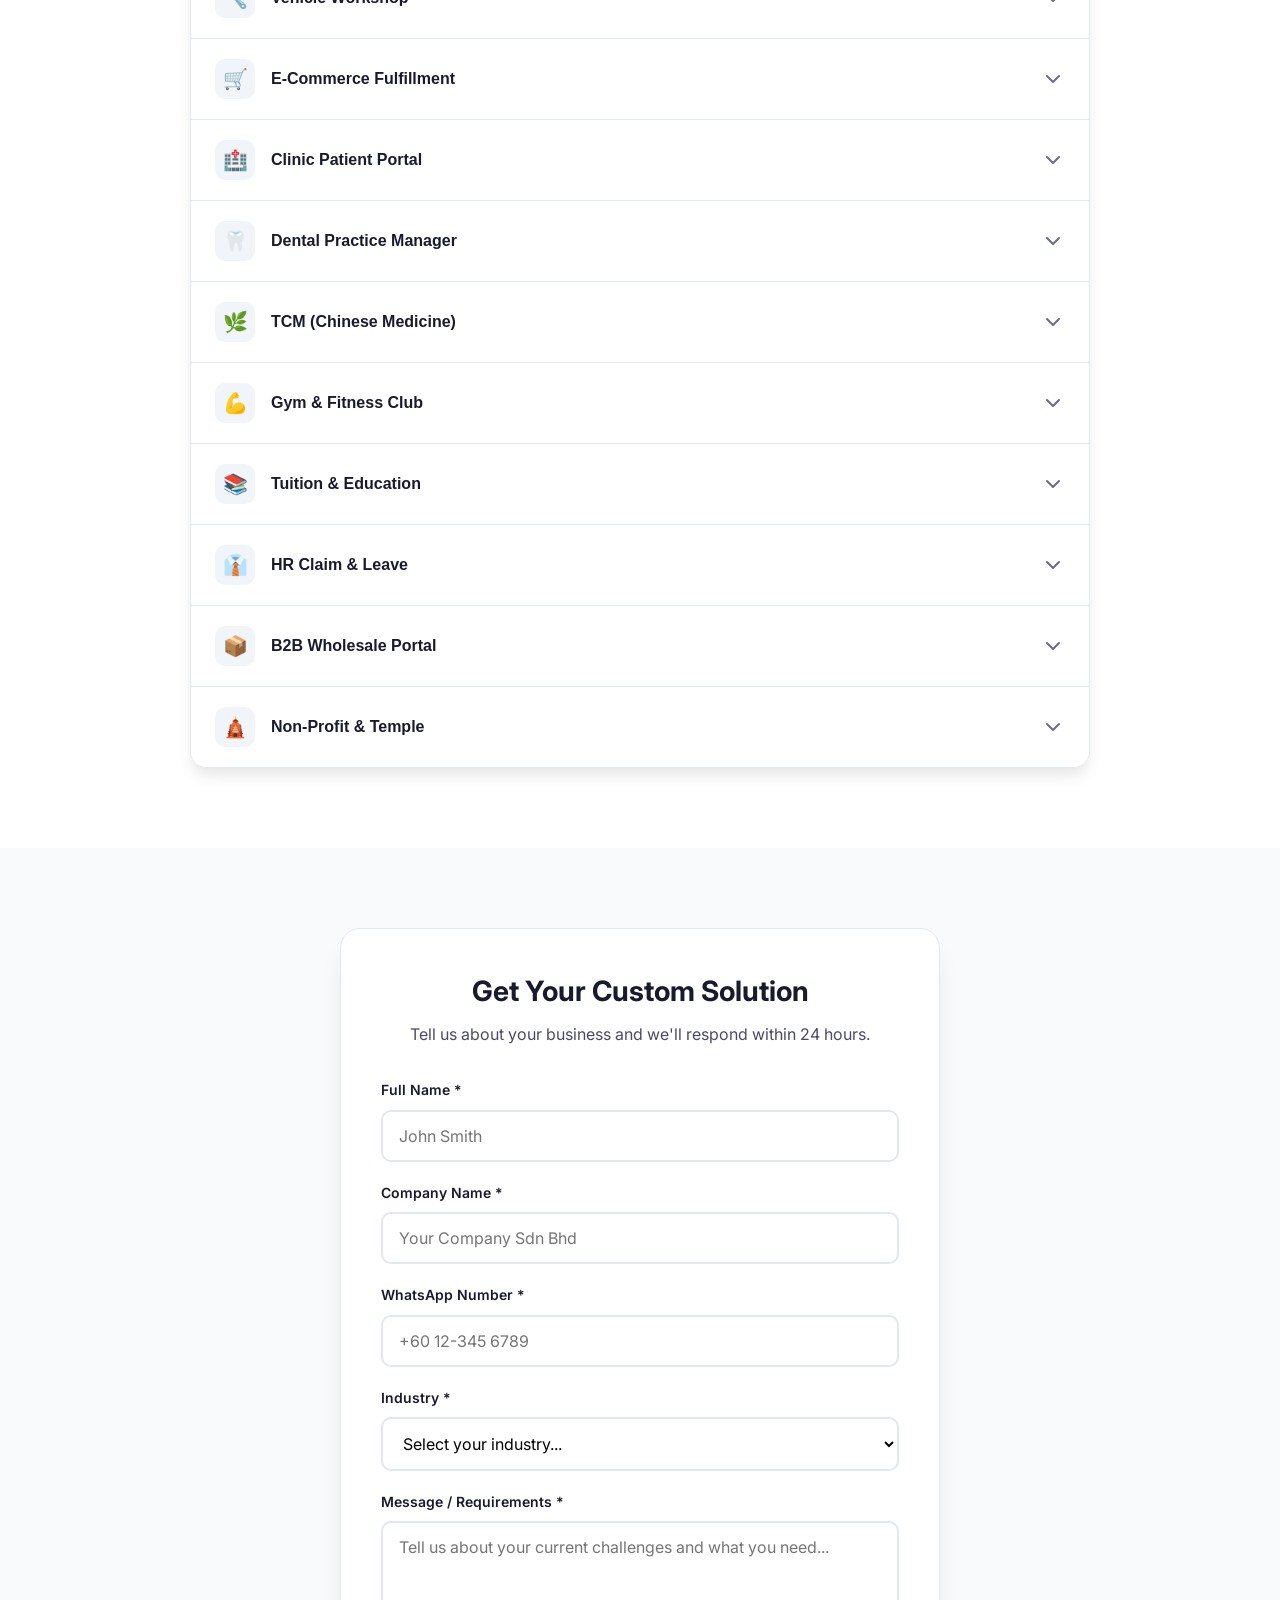
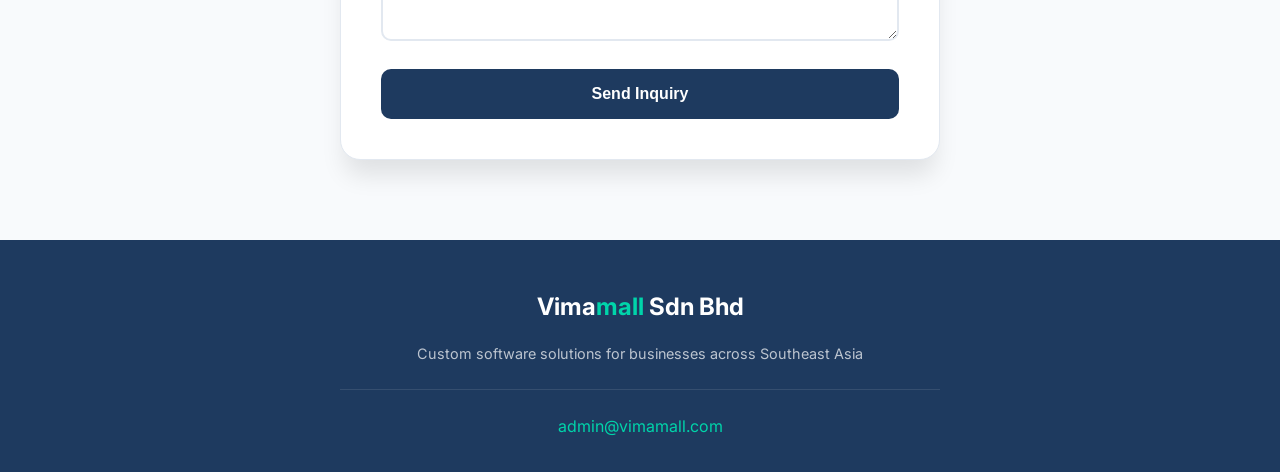
==== commit 693d6f85: "Redesign industries page and create OpenClaw main landing page - Industries page: Added hero, Why Us" ====
--- a/sites/easyclaw.it.com/industries/index.html
+++ b/sites/easyclaw.it.com/industries/index.html
@@ -3,8 +3,8 @@
 <head>
     <meta charset="UTF-8">
     <meta name="viewport" content="width=device-width, initial-scale=1.0">
-    <title>Industry Solutions by Vimamall | Custom Software for Your Business</title>
-    <meta name="description" content="Industry-specific software solutions with 10-day delivery guarantee and 80% market discount. Custom ERP, CRM, and management systems for 20+ industries.">
+    <title>Your Business, Digitized in 10 Days | Vimamall Industry Solutions</title>
+    <meta name="description" content="Custom Industry Systems at 80% Below Market Price. Built by Claw, Powered by Vimamall. 10-day delivery guarantee.">
     <link rel="preconnect" href="https://fonts.googleapis.com">
     <link rel="preconnect" href="https://fonts.gstatic.com" crossorigin>
     <link href="https://fonts.googleapis.com/css2?family=Inter:wght@400;500;600;700&display=swap" rel="stylesheet">
@@ -21,6 +21,7 @@
             --primary-light: #2d5a8f;
             --accent: #00d4aa;
             --accent-dark: #00b894;
+            --accent-light: #e6faf6;
             --text-dark: #1a1a2e;
             --text-medium: #4a4a68;
             --text-light: #6b6b8b;
@@ -34,6 +35,10 @@
             --shadow-xl: 0 20px 25px -5px rgba(0, 0, 0, 0.1);
         }
 
+        html {
+            scroll-behavior: smooth;
+        }
+
         body {
             font-family: 'Inter', -apple-system, BlinkMacSystemFont, sans-serif;
             color: var(--text-dark);
@@ -74,8 +79,8 @@
         }
 
         .nav-cta {
-            background: var(--primary);
-            color: white;
+            background: var(--accent);
+            color: var(--text-dark);
             padding: 0.6rem 1.25rem;
             border-radius: 8px;
             text-decoration: none;
@@ -85,14 +90,14 @@
         }
 
         .nav-cta:hover {
-            background: var(--primary-dark);
+            background: var(--accent-dark);
             transform: translateY(-1px);
         }
 
         /* Hero Section */
         .hero {
-            padding: 8rem 1.5rem 4rem;
-            background: linear-gradient(135deg, var(--bg-white) 0%, var(--bg-light) 100%);
+            padding: 10rem 1.5rem 5rem;
+            background: linear-gradient(135deg, var(--bg-white) 0%, var(--accent-light) 100%);
             position: relative;
             overflow: hidden;
         }
@@ -104,12 +109,12 @@
             right: -20%;
             width: 80%;
             height: 150%;
-            background: radial-gradient(ellipse, rgba(30, 58, 95, 0.03) 0%, transparent 70%);
+            background: radial-gradient(ellipse, rgba(30, 58, 95, 0.05) 0%, transparent 70%);
             pointer-events: none;
         }
 
         .hero-content {
-            max-width: 1200px;
+            max-width: 900px;
             margin: 0 auto;
             text-align: center;
             position: relative;
@@ -120,7 +125,7 @@
             display: inline-flex;
             align-items: center;
             gap: 0.5rem;
-            background: rgba(0, 212, 170, 0.1);
+            background: rgba(0, 212, 170, 0.15);
             color: var(--accent-dark);
             padding: 0.5rem 1rem;
             border-radius: 50px;
@@ -144,79 +149,362 @@
         }
 
         .hero h1 {
-            font-size: clamp(2rem, 5vw, 3.5rem);
+            font-size: clamp(2.5rem, 6vw, 4rem);
+            font-weight: 800;
+            color: var(--text-dark);
+            margin-bottom: 1rem;
+            line-height: 1.1;
+        }
+
+        .hero h1 span {
+            color: var(--primary);
+        }
+
+        .hero-subtitle {
+            font-size: 1.35rem;
+            color: var(--text-medium);
+            max-width: 650px;
+            margin: 0 auto 2.5rem;
+        }
+
+        .hero-cta {
+            display: inline-flex;
+            align-items: center;
+            gap: 0.5rem;
+            background: var(--primary);
+            color: white;
+            padding: 1.1rem 2.5rem;
+            border-radius: 12px;
+            text-decoration: none;
+            font-weight: 700;
+            font-size: 1.1rem;
+            transition: all 0.2s;
+            box-shadow: 0 4px 14px rgba(30, 58, 95, 0.3);
+        }
+
+        .hero-cta:hover {
+            background: var(--primary-dark);
+            transform: translateY(-2px);
+            box-shadow: 0 6px 20px rgba(30, 58, 95, 0.4);
+        }
+
+        .hero-trust {
+            margin-top: 2.5rem;
+            color: var(--text-light);
+            font-size: 0.9rem;
+        }
+
+        .hero-trust strong {
+            color: var(--text-dark);
+        }
+
+        /* Why Us Section */
+        .why-us {
+            padding: 5rem 1.5rem;
+            background: var(--bg-white);
+        }
+
+        .why-us-content {
+            max-width: 1100px;
+            margin: 0 auto;
+        }
+
+        .section-header {
+            text-align: center;
+            margin-bottom: 3rem;
+        }
+
+        .section-header h2 {
+            font-size: 2.25rem;
+            font-weight: 700;
+            color: var(--text-dark);
+            margin-bottom: 0.75rem;
+        }
+
+        .section-header p {
+            color: var(--text-medium);
+            max-width: 500px;
+            margin: 0 auto;
+        }
+
+        .disruption-grid {
+            display: grid;
+            grid-template-columns: repeat(auto-fit, minmax(300px, 1fr));
+            gap: 2rem;
+        }
+
+        .disruption-card {
+            background: var(--bg-light);
+            border-radius: 16px;
+            padding: 2rem;
+            border: 1px solid var(--border);
+            transition: all 0.3s;
+        }
+
+        .disruption-card:hover {
+            border-color: var(--accent);
+            transform: translateY(-4px);
+            box-shadow: var(--shadow-lg);
+        }
+
+        .disruption-icon {
+            width: 56px;
+            height: 56px;
+            background: var(--primary);
+            border-radius: 12px;
+            display: flex;
+            align-items: center;
+            justify-content: center;
+            font-size: 1.5rem;
+            margin-bottom: 1.25rem;
+        }
+
+        .disruption-card h3 {
+            font-size: 1.25rem;
+            font-weight: 700;
+            color: var(--text-dark);
+            margin-bottom: 0.75rem;
+        }
+
+        .disruption-card p {
+            color: var(--text-medium);
+            line-height: 1.7;
+        }
+
+        .highlight {
+            color: var(--accent-dark);
+            font-weight: 600;
+        }
+
+        /* Industry Solutions Section */
+        .solutions {
+            padding: 5rem 1.5rem;
+            background: var(--bg-light);
+        }
+
+        .solutions-content {
+            max-width: 1200px;
+            margin: 0 auto;
+        }
+
+        .solutions-grid {
+            display: grid;
+            grid-template-columns: repeat(auto-fit, minmax(280px, 1fr));
+            gap: 1.5rem;
+        }
+
+        .solution-card {
+            background: white;
+            border-radius: 16px;
+            padding: 2rem;
+            border: 1px solid var(--border);
+            transition: all 0.3s;
+        }
+
+        .solution-card:hover {
+            border-color: var(--primary);
+            transform: translateY(-4px);
+            box-shadow: var(--shadow-xl);
+        }
+
+        .solution-icon {
+            width: 56px;
+            height: 56px;
+            background: linear-gradient(135deg, var(--primary) 0%, var(--primary-light) 100%);
+            border-radius: 12px;
+            display: flex;
+            align-items: center;
+            justify-content: center;
+            font-size: 1.5rem;
+            margin-bottom: 1.25rem;
+        }
+
+        .solution-card h3 {
+            font-size: 1.2rem;
             font-weight: 700;
             color: var(--text-dark);
             margin-bottom: 1rem;
-            line-height: 1.2;
-        }
-
-        .hero h1 span {
+        }
+
+        .solution-features {
+            list-style: none;
+        }
+
+        .solution-features li {
+            display: flex;
+            align-items: flex-start;
+            gap: 0.75rem;
+            color: var(--text-medium);
+            font-size: 0.95rem;
+            margin-bottom: 0.75rem;
+            line-height: 1.5;
+        }
+
+        .solution-features li::before {
+            content: '';
+            width: 6px;
+            height: 6px;
+            background: var(--accent);
+            border-radius: 50%;
+            margin-top: 0.5rem;
+            flex-shrink: 0;
+        }
+
+        .solution-features strong {
+            color: var(--text-dark);
+        }
+
+        /* How It Works Section */
+        .how-it-works {
+            padding: 5rem 1.5rem;
+            background: var(--bg-white);
+        }
+
+        .how-it-works-content {
+            max-width: 1000px;
+            margin: 0 auto;
+        }
+
+        .timeline {
+            display: grid;
+            grid-template-columns: repeat(auto-fit, minmax(220px, 1fr));
+            gap: 1.5rem;
+            position: relative;
+        }
+
+        .timeline::before {
+            content: '';
+            position: absolute;
+            top: 40px;
+            left: 10%;
+            right: 10%;
+            height: 2px;
+            background: linear-gradient(90deg, var(--accent) 0%, var(--primary) 100%);
+            z-index: 0;
+        }
+
+        @media (max-width: 768px) {
+            .timeline::before {
+                display: none;
+            }
+        }
+
+        .timeline-item {
+            text-align: center;
+            position: relative;
+            z-index: 1;
+        }
+
+        .timeline-number {
+            width: 80px;
+            height: 80px;
+            background: white;
+            border: 3px solid var(--primary);
+            border-radius: 50%;
+            display: flex;
+            align-items: center;
+            justify-content: center;
+            font-size: 1.75rem;
+            font-weight: 800;
             color: var(--primary);
-        }
-
-        .hero-subtitle {
-            font-size: 1.25rem;
+            margin: 0 auto 1.25rem;
+        }
+
+        .timeline-item h3 {
+            font-size: 1.1rem;
+            font-weight: 700;
+            color: var(--text-dark);
+            margin-bottom: 0.5rem;
+        }
+
+        .timeline-item p {
             color: var(--text-medium);
-            max-width: 600px;
-            margin: 0 auto 2rem;
-        }
-
-        .hero-offers {
-            display: flex;
-            justify-content: center;
-            gap: 1.5rem;
-            flex-wrap: wrap;
-            margin-bottom: 2.5rem;
-        }
-
-        .offer-card {
-            background: white;
-            border: 2px solid var(--border);
-            border-radius: 16px;
-            padding: 1.5rem 2rem;
-            min-width: 220px;
-            box-shadow: var(--shadow-md);
-            transition: all 0.3s;
-        }
-
-        .offer-card:hover {
-            border-color: var(--accent);
-            transform: translateY(-4px);
-            box-shadow: var(--shadow-xl);
-        }
-
-        .offer-card.primary {
-            border-color: var(--primary);
-            background: var(--primary);
+            font-size: 0.95rem;
+            line-height: 1.6;
+        }
+
+        .timeline-day {
+            display: inline-block;
+            background: var(--accent);
+            color: var(--text-dark);
+            padding: 0.25rem 0.75rem;
+            border-radius: 20px;
+            font-size: 0.75rem;
+            font-weight: 700;
+            margin-bottom: 0.5rem;
+        }
+
+        /* Trust Section */
+        .trust {
+            padding: 5rem 1.5rem;
+            background: linear-gradient(135deg, var(--primary) 0%, var(--primary-dark) 100%);
+        }
+
+        .trust-content {
+            max-width: 800px;
+            margin: 0 auto;
+            text-align: center;
+        }
+
+        .trust-quote {
+            font-size: 1.5rem;
+            font-weight: 500;
             color: white;
-        }
-
-        .offer-card.primary .offer-label {
+            line-height: 1.7;
+            font-style: italic;
+        }
+
+        .trust-quote::before {
+            content: '"';
+            font-size: 4rem;
+            color: var(--accent);
+            display: block;
+            margin-bottom: -1rem;
+        }
+
+        .trust-author {
+            margin-top: 1.5rem;
             color: rgba(255, 255, 255, 0.8);
-        }
-
-        .offer-label {
-            font-size: 0.75rem;
-            text-transform: uppercase;
-            letter-spacing: 1px;
-            color: var(--text-light);
-            margin-bottom: 0.5rem;
-            font-weight: 600;
-        }
-
-        .offer-value {
-            font-size: 1.75rem;
+            font-size: 1rem;
+        }
+
+        .trust-author strong {
+            color: var(--accent);
+        }
+
+        /* Get Started Section */
+        .get-started {
+            padding: 5rem 1.5rem;
+            background: var(--bg-light);
+        }
+
+        .get-started-content {
+            max-width: 700px;
+            margin: 0 auto;
+            text-align: center;
+        }
+
+        .get-started h2 {
+            font-size: 2rem;
             font-weight: 700;
-        }
-
-        .hero-cta {
+            color: var(--text-dark);
+            margin-bottom: 1rem;
+        }
+
+        .get-started p {
+            color: var(--text-medium);
+            font-size: 1.1rem;
+            margin-bottom: 2rem;
+            line-height: 1.7;
+        }
+
+        .get-started-cta {
             display: inline-flex;
             align-items: center;
             gap: 0.5rem;
             background: var(--accent);
             color: var(--text-dark);
-            padding: 1rem 2rem;
+            padding: 1.1rem 2.5rem;
             border-radius: 12px;
             text-decoration: none;
             font-weight: 700;
@@ -225,26 +513,16 @@
             box-shadow: 0 4px 14px rgba(0, 212, 170, 0.4);
         }
 
-        .hero-cta:hover {
+        .get-started-cta:hover {
             background: var(--accent-dark);
             transform: translateY(-2px);
             box-shadow: 0 6px 20px rgba(0, 212, 170, 0.5);
         }
 
-        .hero-trust {
-            margin-top: 3rem;
-            color: var(--text-light);
-            font-size: 0.9rem;
-        }
-
-        .hero-trust strong {
-            color: var(--text-dark);
-        }
-
-        /* Industries Section */
+        /* Industries Accordion Section */
         .industries {
             padding: 5rem 1.5rem;
-            background: var(--bg-light);
+            background: var(--bg-white);
         }
 
         .industries-content {
@@ -252,25 +530,6 @@
             margin: 0 auto;
         }
 
-        .section-header {
-            text-align: center;
-            margin-bottom: 3rem;
-        }
-
-        .section-header h2 {
-            font-size: 2rem;
-            font-weight: 700;
-            color: var(--text-dark);
-            margin-bottom: 0.75rem;
-        }
-
-        .section-header p {
-            color: var(--text-medium);
-            max-width: 500px;
-            margin: 0 auto;
-        }
-
-        /* Accordion */
         .accordion {
             background: white;
             border-radius: 16px;
@@ -369,7 +628,7 @@
             gap: 1.25rem;
         }
 
-        .pain-point, .solution-features {
+        .pain-point, .solution-features-box {
             padding: 1rem;
             border-radius: 10px;
         }
@@ -393,7 +652,7 @@
             font-size: 0.95rem;
         }
 
-        .solution-features {
+        .solution-features-box {
             background: #f0fdf4;
             border-left: 4px solid #22c55e;
         }
@@ -407,13 +666,13 @@
             margin-bottom: 0.5rem;
         }
 
-        .solution-features ul {
+        .solution-features-box ul {
             list-style: none;
             display: grid;
             gap: 0.5rem;
         }
 
-        .solution-features li {
+        .solution-features-box li {
             display: flex;
             align-items: flex-start;
             gap: 0.5rem;
@@ -421,7 +680,7 @@
             font-size: 0.95rem;
         }
 
-        .solution-features li::before {
+        .solution-features-box li::before {
             content: '✓';
             color: #22c55e;
             font-weight: 700;
@@ -431,7 +690,7 @@
         /* Inquiry Form Section */
         .inquiry {
             padding: 5rem 1.5rem;
-            background: var(--bg-white);
+            background: var(--bg-light);
         }
 
         .inquiry-content {
@@ -626,21 +885,23 @@
         /* Responsive */
         @media (max-width: 768px) {
             .hero {
-                padding: 7rem 1rem 3rem;
+                padding: 8rem 1rem 4rem;
             }
 
-            .hero-offers {
-                flex-direction: column;
-                align-items: center;
+            .why-us, .solutions, .how-it-works, .trust, .get-started, .industries, .inquiry {
+                padding: 3rem 1rem;
             }
 
-            .offer-card {
-                width: 100%;
-                max-width: 300px;
+            .disruption-grid {
+                grid-template-columns: 1fr;
             }
 
-            .industries {
-                padding: 3rem 1rem;
+            .solutions-grid {
+                grid-template-columns: 1fr;
+            }
+
+            .timeline {
+                grid-template-columns: 1fr;
             }
 
             .accordion-header {
@@ -691,42 +952,166 @@
     <header class="header">
         <div class="header-content">
             <div class="logo">Vima<span>mall</span></div>
-            <a href="#inquiry" class="nav-cta">Get Quote</a>
+            <a href="#inquiry" class="nav-cta">Get a Free Quote</a>
         </div>
     </header>
 
     <!-- Hero Section -->
-    <section class="hero">
+    <section class="hero" id="hero">
         <div class="hero-content">
             <div class="hero-badge">Trusted by 500+ Businesses</div>
-            <h1>Industry Solutions by <span>Vimamall</span></h1>
-            <p class="hero-subtitle">Custom software solutions built specifically for your industry. Streamline operations, reduce costs, and scale faster.</p>
-            
-            <div class="hero-offers">
-                <div class="offer-card primary">
-                    <div class="offer-label">Delivery Guarantee</div>
-                    <div class="offer-value">10 Days</div>
-                </div>
-                <div class="offer-card">
-                    <div class="offer-label">Market Discount</div>
-                    <div class="offer-value">80% Off</div>
-                </div>
-            </div>
-
+            <h1>Your Business, <span>Digitized</span> in 10 Days.</h1>
+            <p class="hero-subtitle">Custom Industry Systems at <span class="highlight">80% Below Market Price</span>. Built by Claw, Powered by Vimamall.</p>
             <a href="#inquiry" class="hero-cta">
-                Get Your Custom Solution
+                Get a Free Quote
                 <svg width="20" height="20" viewBox="0 0 24 24" fill="none" stroke="currentColor" stroke-width="2" stroke-linecap="round" stroke-linejoin="round">
                     <path d="M5 12h14M12 5l7 7-7 7"/>
                 </svg>
             </a>
-
             <p class="hero-trust">
                 <strong>Vimamall Sdn Bhd</strong> · Malaysia-based · Serving SEA region
             </p>
         </div>
     </section>
 
-    <!-- Industries Section -->
+    <!-- Section 1: The Disruption (Why Us?) -->
+    <section class="why-us" id="why-us">
+        <div class="why-us-content">
+            <div class="section-header">
+                <h2>The Disruption</h2>
+                <p>Why Malaysian SMEs choose Vimamall for their digital transformation</p>
+            </div>
+            <div class="disruption-grid">
+                <div class="disruption-card">
+                    <div class="disruption-icon">⚡</div>
+                    <h3>The Speed</h3>
+                    <p>From requirement to <strong>"Live System"</strong> in <span class="highlight">10 Working Days</span>. No more waiting months for software deployment.</p>
+                </div>
+                <div class="disruption-card">
+                    <div class="disruption-icon">💰</div>
+                    <h3>The Cost</h3>
+                    <p>High-end custom software shouldn't cost a fortune. Our proprietary engine allows us to offer <span class="highlight">80% discounts</span> compared to traditional IT firms.</p>
+                </div>
+                <div class="disruption-card">
+                    <div class="disruption-icon">🎯</div>
+                    <h3>The Fit</h3>
+                    <p>No "one-size-fits-all" templates. We build for <strong>your specific workflow</strong>—whether it's logistics, property management, or specialized manufacturing.</p>
+                </div>
+            </div>
+        </div>
+    </section>
+
+    <!-- Section 2: Industry Solutions -->
+    <section class="solutions" id="solutions">
+        <div class="solutions-content">
+            <div class="section-header">
+                <h2>Industry Solutions</h2>
+                <p>Custom systems designed for your specific business needs</p>
+            </div>
+            <div class="solutions-grid">
+                <!-- Logistics & Supply Chain -->
+                <div class="solution-card">
+                    <div class="solution-icon">🚚</div>
+                    <h3>Logistics & Supply Chain</h3>
+                    <ul class="solution-features">
+                        <li><strong>Cross-Border Portals:</strong> Customer tracking for China/Global parcels & credit top-ups.</li>
+                        <li><strong>Cold Chain Monitoring:</strong> Delivery routes + temperature logs for frozen goods.</li>
+                        <li><strong>Last-Mile Apps:</strong> Job assignment and digital signatures for delivery fleets.</li>
+                    </ul>
+                </div>
+                <!-- Property & Real Estate -->
+                <div class="solution-card">
+                    <div class="solution-icon">🏢</div>
+                    <h3>Property & Real Estate</h3>
+                    <ul class="solution-features">
+                        <li><strong>Condo Management (MC/JMB):</strong> Maintenance fee tracking, visitor QR logs, and facility booking.</li>
+                        <li><strong>Rental Manager:</strong> Automated receipts and repair request tracking for landlords.</li>
+                        <li><strong>Lead CRM:</strong> Sync FB/PropertyGuru leads directly to your sales agents.</li>
+                    </ul>
+                </div>
+                <!-- Medical & Wellness -->
+                <div class="solution-card">
+                    <div class="solution-icon">🏥</div>
+                    <h3>Medical & Wellness</h3>
+                    <ul class="solution-features">
+                        <li><strong>Clinic/Dental Portals:</strong> Appointment booking, digital X-rays, and medicine inventory.</li>
+                        <li><strong>Gym & Fitness:</strong> Door access integration and member class scheduling.</li>
+                        <li><strong>TCM System:</strong> Patient-specific herb formulas and treatment history.</li>
+                    </ul>
+                </div>
+                <!-- Specialized Business Systems -->
+                <div class="solution-card">
+                    <div class="solution-icon">⚙️</div>
+                    <h3>Specialized Business Systems</h3>
+                    <ul class="solution-features">
+                        <li><strong>Central Kitchen ERP:</strong> Manage bulk orders, waste, and outlet supply.</li>
+                        <li><strong>Agriculture Tracker:</strong> Monitor planting, fertilizer cycles, and harvest yields (Ideal for Corn/Jackfruit farms).</li>
+                        <li><strong>Manufacturing Job Shop:</strong> Track custom orders through every machine stage.</li>
+                    </ul>
+                </div>
+            </div>
+        </div>
+    </section>
+
+    <!-- Section 3: How It Works (The 10-Day Sprint) -->
+    <section class="how-it-works" id="how-it-works">
+        <div class="how-it-works-content">
+            <div class="section-header">
+                <h2>How It Works</h2>
+                <p>The 10-Day Sprint: From concept to live system</p>
+            </div>
+            <div class="timeline">
+                <div class="timeline-item">
+                    <div class="timeline-number">1</div>
+                    <span class="timeline-day">Day 1</span>
+                    <h3>Consultation</h3>
+                    <p>You tell us your "pain point" and requirements.</p>
+                </div>
+                <div class="timeline-item">
+                    <div class="timeline-number">2</div>
+                    <span class="timeline-day">Day 2-3</span>
+                    <h3>Architecture</h3>
+                    <p>Our team maps out your custom database and workflow.</p>
+                </div>
+                <div class="timeline-item">
+                    <div class="timeline-number">3</div>
+                    <span class="timeline-day">Day 4-8</span>
+                    <h3>Claw Build</h3>
+                    <p>We deploy your system using our high-speed development engine.</p>
+                </div>
+                <div class="timeline-item">
+                    <div class="timeline-number">4</div>
+                    <span class="timeline-day">Day 9-10</span>
+                    <h3>UAT & Launch</h3>
+                    <p>You test the system, we refine, and you go live.</p>
+                </div>
+            </div>
+        </div>
+    </section>
+
+    <!-- Section 4: Trust & Reliability -->
+    <section class="trust">
+        <div class="trust-content">
+            <p class="trust-quote">We don't just build software; we build operational efficiency. Vimamall Sdn Bhd is committed to helping Malaysian SMEs skip the high cost of digital transformation.</p>
+            <p class="trust-author">— <strong>Vimamall</strong> Sdn Bhd</p>
+        </div>
+    </section>
+
+    <!-- Section 5: Get Started Today -->
+    <section class="get-started" id="get-started">
+        <div class="get-started-content">
+            <h2>Get Started Today</h2>
+            <p>Ready to transform your business operations? Stop relying on messy Excel sheets and manual paperwork. Get a professional, automated system that works as hard as you do.</p>
+            <a href="#inquiry" class="get-started-cta">
+                Get a Free Quote
+                <svg width="20" height="20" viewBox="0 0 24 24" fill="none" stroke="currentColor" stroke-width="2" stroke-linecap="round" stroke-linejoin="round">
+                    <path d="M5 12h14M12 5l7 7-7 7"/>
+                </svg>
+            </a>
+        </div>
+    </section>
+
+    <!-- Section 6: 20 Industry Accordion -->
     <section class="industries" id="industries">
         <div class="industries-content">
             <div class="section-header">
@@ -752,7 +1137,7 @@
                                 <div class="pain-point-label">Pain Point</div>
                                 <div class="pain-point-text">Messy WhatsApp/Excel tracking causing lost parcels and customer complaints.</div>
                             </div>
-                            <div class="solution-features">
+                            <div class="solution-features-box">
                                 <div class="solution-label">Solution Features</div>
                                 <ul>
                                     <li>China/Global parcel tracking system</li>
@@ -781,7 +1166,7 @@
                                 <div class="pain-point-label">Pain Point</div>
                                 <div class="pain-point-text">Spoiled goods due to temperature spikes during transit, causing massive losses.</div>
                             </div>
-                            <div class="solution-features">
+                            <div class="solution-features-box">
                                 <div class="solution-label">Solution Features</div>
                                 <ul>
                                     <li>Real-time temperature logging</li>
@@ -810,7 +1195,7 @@
                                 <div class="pain-point-label">Pain Point</div>
                                 <div class="pain-point-text">Low maintenance fee collection rates and manual visitor logbooks creating security gaps.</div>
                             </div>
-                            <div class="solution-features">
+                            <div class="solution-features-box">
                                 <div class="solution-label">Solution Features</div>
                                 <ul>
                                     <li>Maintenance fee dashboard with auto-reminders</li>
@@ -839,7 +1224,7 @@
                                 <div class="pain-point-label">Pain Point</div>
                                 <div class="pain-point-text">Ingredient wastage and outlet misorders leading to food cost inflation.</div>
                             </div>
-                            <div class="solution-features">
+                            <div class="solution-features-box">
                                 <div class="solution-label">Solution Features</div>
                                 <ul>
                                     <li>Bulk ingredient procurement module</li>
@@ -868,7 +1253,7 @@
                                 <div class="pain-point-label">Pain Point</div>
                                 <div class="pain-point-text">Unpredictable harvests causing cash flow problems and supply uncertainty.</div>
                             </div>
-                            <div class="solution-features">
+                            <div class="solution-features-box">
                                 <div class="solution-label">Solution Features</div>
                                 <ul>
                                     <li>Planting schedule optimizer</li>
@@ -897,7 +1282,7 @@
                                 <div class="pain-point-label">Pain Point</div>
                                 <div class="pain-point-text">Missing court dates and document version confusion risking client cases.</div>
                             </div>
-                            <div class="solution-features">
+                            <div class="solution-features-box">
                                 <div class="solution-label">Solution Features</div>
                                 <ul>
                                     <li>Case timeline tracking with alerts</li>
@@ -926,7 +1311,7 @@
                                 <div class="pain-point-label">Pain Point</div>
                                 <div class="pain-point-text">Manual receipt sorting taking hours for LHDN submission every month.</div>
                             </div>
-                            <div class="solution-features">
+                            <div class="solution-features-box">
                                 <div class="solution-label">Solution Features</div>
                                 <ul>
                                     <li>E-Invoicing preparation ready</li>
@@ -955,7 +1340,7 @@
                                 <div class="pain-point-label">Pain Point</div>
                                 <div class="pain-point-text">Lapsed policies and forgotten leads causing revenue loss every month.</div>
                             </div>
-                            <div class="solution-features">
+                            <div class="solution-features-box">
                                 <div class="solution-label">Solution Features</div>
                                 <ul>
                                     <li>Policy renewal date alerts</li>
@@ -984,7 +1369,7 @@
                                 <div class="pain-point-label">Pain Point</div>
                                 <div class="pain-point-text">Not knowing which machine is busy causing production delays and idle time.</div>
                             </div>
-                            <div class="solution-features">
+                            <div class="solution-features-box">
                                 <div class="solution-label">Solution Features</div>
                                 <ul>
                                     <li>Production stage tracking (CNC/Printing/Assembly)</li>
@@ -1013,7 +1398,7 @@
                                 <div class="pain-point-label">Pain Point</div>
                                 <div class="pain-point-text">Inaccurate site progress reports causing disputes with clients and delays.</div>
                             </div>
-                            <div class="solution-features">
+                            <div class="solution-features-box">
                                 <div class="solution-label">Solution Features</div>
                                 <ul>
                                     <li>Daily site photo uploads with GPS tagging</li>
@@ -1042,7 +1427,7 @@
                                 <div class="pain-point-label">Pain Point</div>
                                 <div class="pain-point-text">Customers forgetting service dates resulting in lost recurring revenue.</div>
                             </div>
-                            <div class="solution-features">
+                            <div class="solution-features-box">
                                 <div class="solution-label">Solution Features</div>
                                 <ul>
                                     <li>Digital service history per vehicle</li>
@@ -1071,7 +1456,7 @@
                                 <div class="pain-point-label">Pain Point</div>
                                 <div class="pain-point-text">Logging into 3 different apps just to ship 1 order, wasting hours daily.</div>
                             </div>
-                            <div class="solution-features">
+                            <div class="solution-features-box">
                                 <div class="solution-label">Solution Features</div>
                                 <ul>
                                     <li>Sync Shopee/Lazada orders automatically</li>
@@ -1100,7 +1485,7 @@
                                 <div class="pain-point-label">Pain Point</div>
                                 <div class="pain-point-text">Double-booked appointments causing patient frustration and wasted slots.</div>
                             </div>
-                            <div class="solution-features">
+                            <div class="solution-features-box">
                                 <div class="solution-label">Solution Features</div>
                                 <ul>
                                     <li>Digital medical records</li>
@@ -1129,7 +1514,7 @@
                                 <div class="pain-point-label">Pain Point</div>
                                 <div class="pain-point-text">Paper-based X-ray filing making retrieval slow and risking lost records.</div>
                             </div>
-                            <div class="solution-features">
+                            <div class="solution-features-box">
                                 <div class="solution-label">Solution Features</div>
                                 <ul>
                                     <li>Patient X-ray cloud storage</li>
@@ -1158,7 +1543,7 @@
                                 <div class="pain-point-label">Pain Point</div>
                                 <div class="pain-point-text">Complex herb formula history per patient hard to track and replicate.</div>
                             </div>
-                            <div class="solution-features">
+                            <div class="solution-features-box">
                                 <div class="solution-label">Solution Features</div>
                                 <ul>
                                     <li>Custom herb formula builder</li>
@@ -1187,7 +1572,7 @@
                                 <div class="pain-point-label">Pain Point</div>
                                 <div class="pain-point-text">Unpaid members entering gym causing revenue leakage.</div>
                             </div>
-                            <div class="solution-features">
+                            <div class="solution-features-box">
                                 <div class="solution-label">Solution Features</div>
                                 <ul>
                                     <li>Door access integration</li>
@@ -1216,7 +1601,7 @@
                                 <div class="pain-point-label">Pain Point</div>
                                 <div class="pain-point-text">Chasing parents for fees every month wasting teaching time.</div>
                             </div>
-                            <div class="solution-features">
+                            <div class="solution-features-box">
                                 <div class="solution-label">Solution Features</div>
                                 <ul>
                                     <li>Student attendance tracking</li>
@@ -1245,7 +1630,7 @@
                                 <div class="pain-point-label">Pain Point</div>
                                 <div class="pain-point-text">Physical MC forms getting lost causing payroll disputes.</div>
                             </div>
-                            <div class="solution-features">
+                            <div class="solution-features-box">
                                 <div class="solution-label">Solution Features</div>
                                 <ul>
                                     <li>Mobile photo upload for medical claims</li>
@@ -1274,7 +1659,7 @@
                                 <div class="pain-point-label">Pain Point</div>
                                 <div class="pain-point-text">Customers calling sales reps for prices tying up staff constantly.</div>
                             </div>
-                            <div class="solution-features">
+                            <div class="solution-features-box">
                                 <div class="solution-label">Solution Features</div>
                                 <ul>
                                     <li>Member-only pricing tiers</li>
@@ -1303,7 +1688,7 @@
                                 <div class="pain-point-label">Pain Point</div>
                                 <div class="pain-point-text">Need for transparent donation tracking to maintain donor trust.</div>
                             </div>
-                            <div class="solution-features">
+                            <div class="solution-features-box">
                                 <div class="solution-label">Solution Features</div>
                                 <ul>
                                     <li>Digital donation receipts</li>
@@ -1408,7 +1793,7 @@
 
     <!-- Sticky CTA for Mobile -->
     <div class="sticky-cta">
-        <a href="#inquiry">Get Your Custom Solution</a>
+        <a href="#inquiry">Get a Free Quote</a>
     </div>
 
     <script>
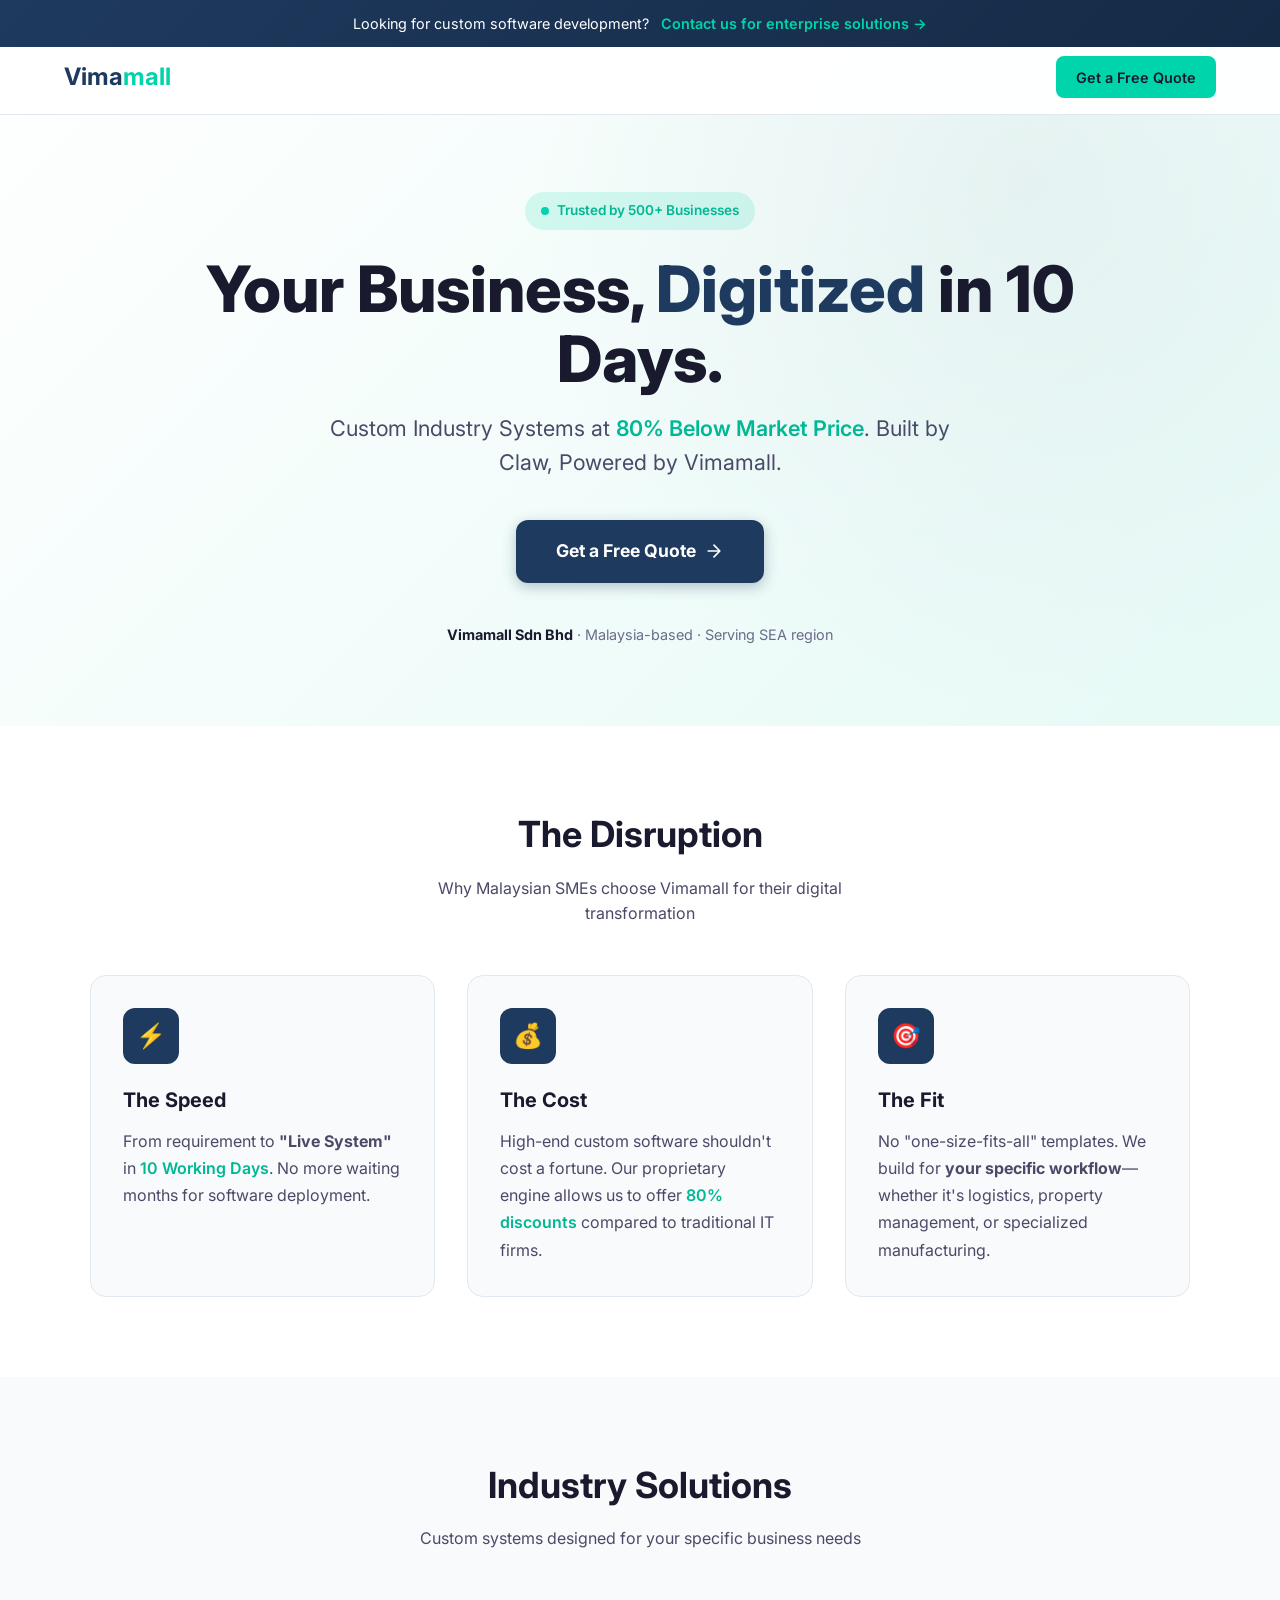
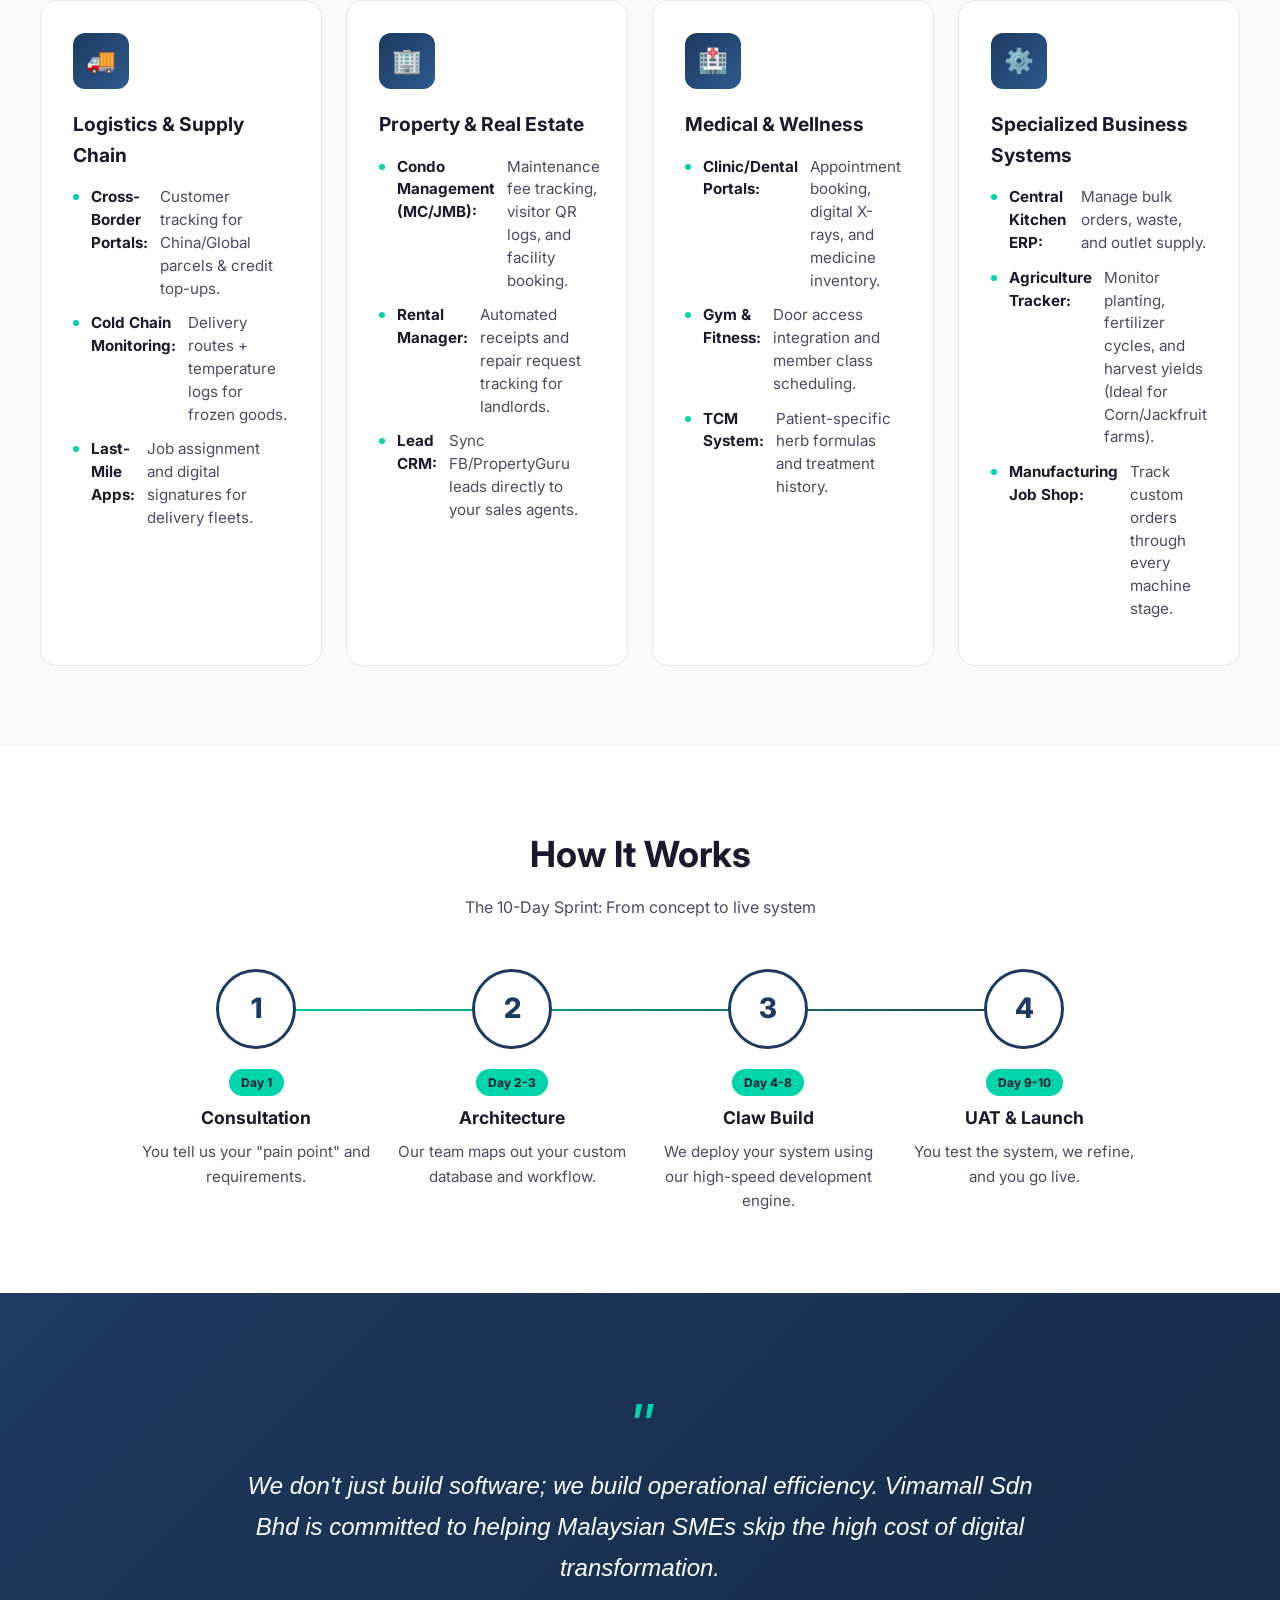
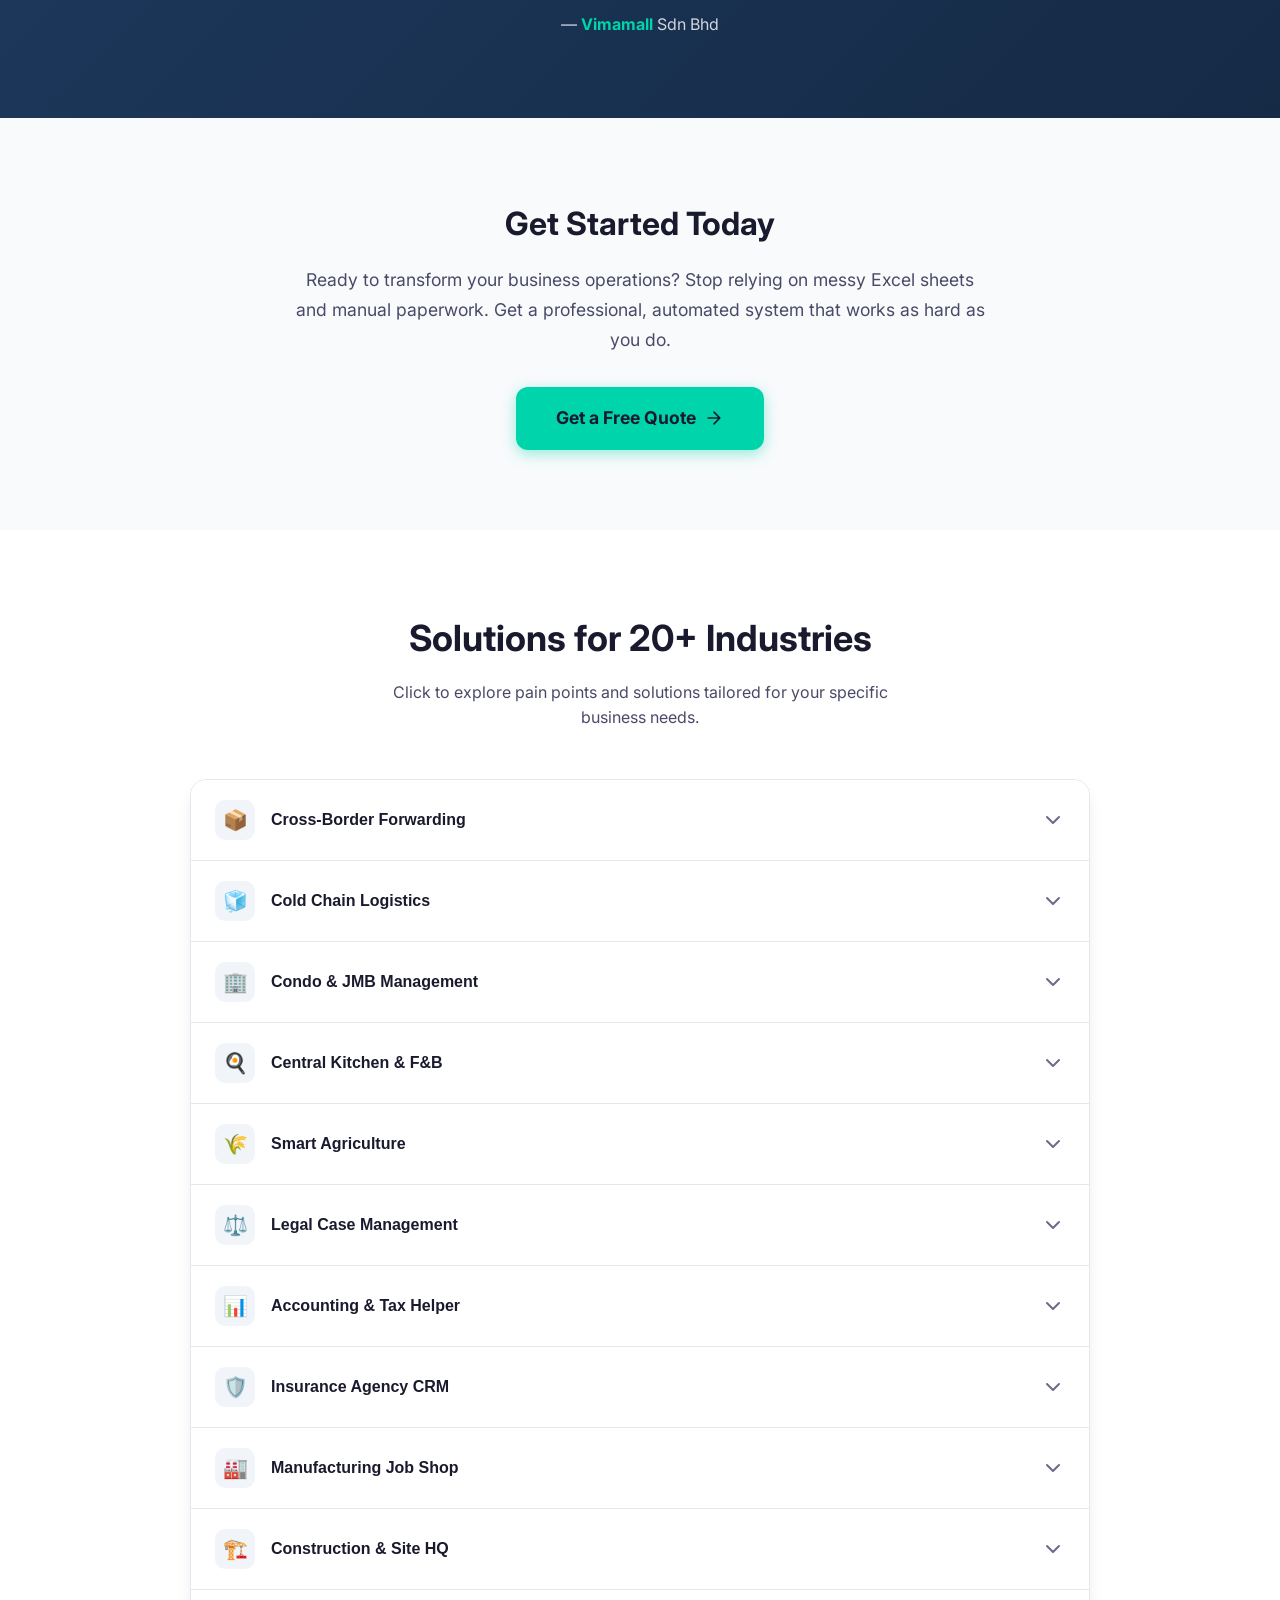
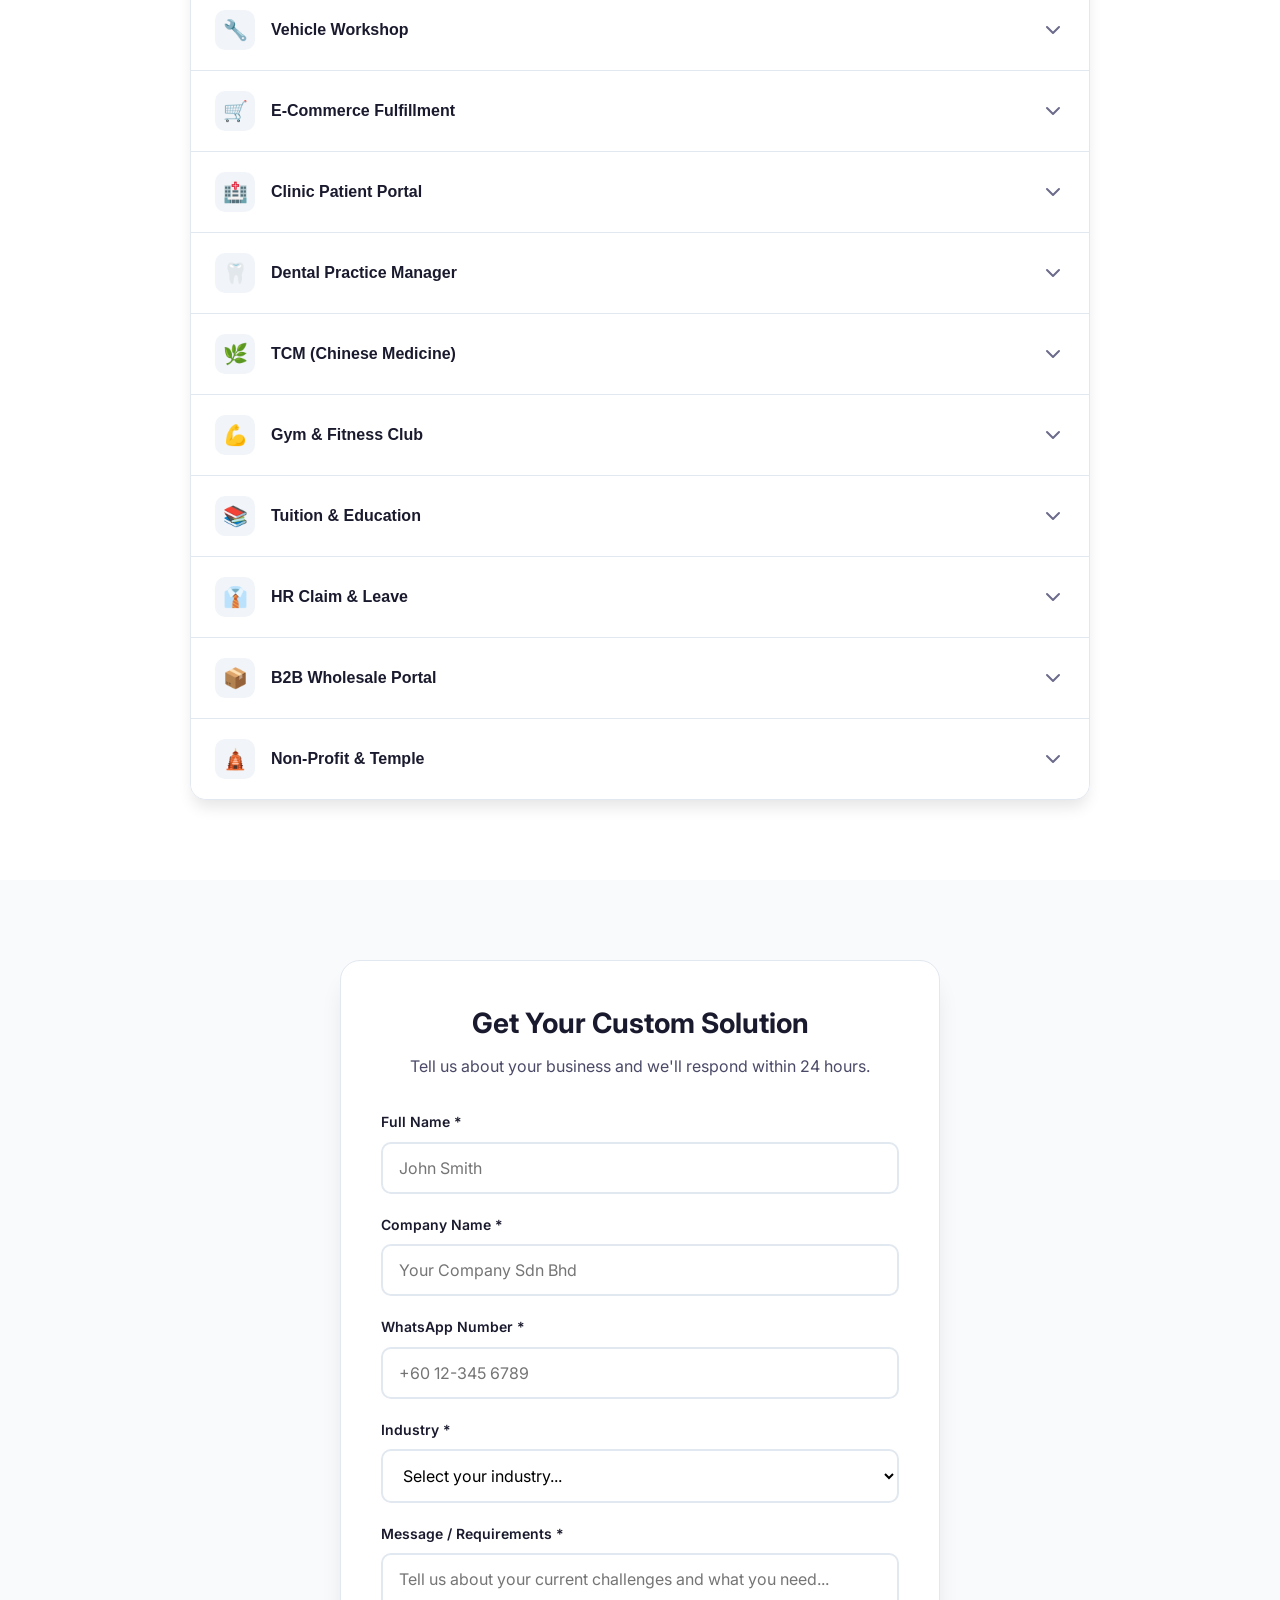
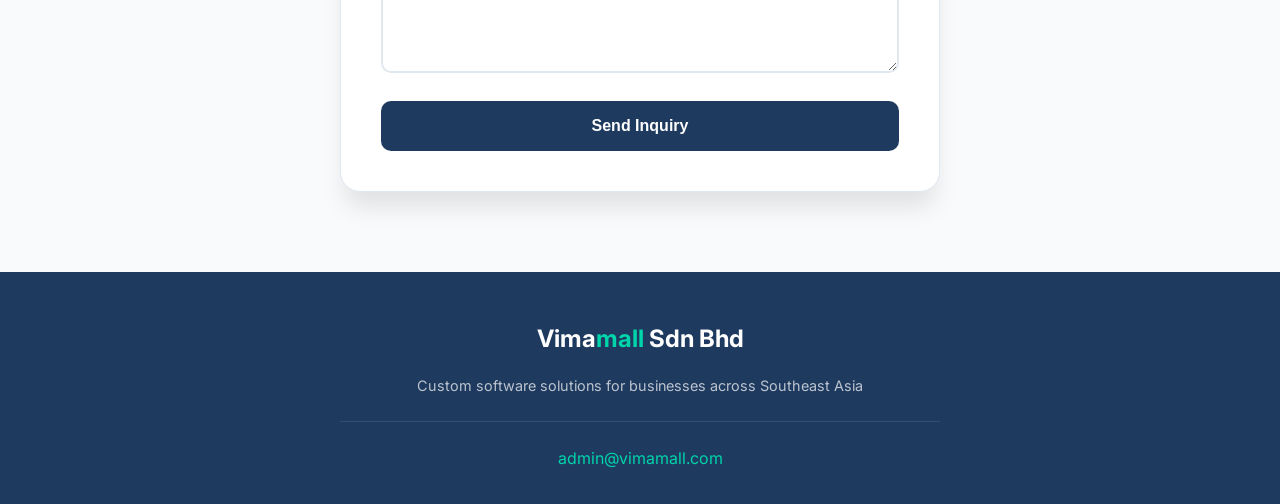
==== commit 72937972: "Restructure easyclaw.it.com as RM50 OpenClaw Auto product store - New sales-focused homepage with 20" ====
--- a/sites/easyclaw.it.com/industries/index.html
+++ b/sites/easyclaw.it.com/industries/index.html
@@ -46,10 +46,35 @@
             background: var(--bg-white);
         }
 
+        /* Top Banner */
+        .top-banner {
+            background: linear-gradient(135deg, var(--primary) 0%, var(--primary-dark) 100%);
+            color: white;
+            padding: 0.75rem 1.5rem;
+            text-align: center;
+            font-size: 0.9rem;
+            position: fixed;
+            top: 0;
+            left: 0;
+            right: 0;
+            z-index: 1001;
+        }
+
+        .top-banner a {
+            color: var(--accent);
+            text-decoration: none;
+            font-weight: 600;
+            margin-left: 0.5rem;
+        }
+
+        .top-banner a:hover {
+            text-decoration: underline;
+        }
+
         /* Header */
         .header {
             position: fixed;
-            top: 0;
+            top: 40px;
             left: 0;
             right: 0;
             background: rgba(255, 255, 255, 0.95);
@@ -96,7 +121,7 @@
 
         /* Hero Section */
         .hero {
-            padding: 10rem 1.5rem 5rem;
+            padding: 12rem 1.5rem 5rem;
             background: linear-gradient(135deg, var(--bg-white) 0%, var(--accent-light) 100%);
             position: relative;
             overflow: hidden;
@@ -884,8 +909,17 @@
 
         /* Responsive */
         @media (max-width: 768px) {
+            .top-banner {
+                font-size: 0.8rem;
+                padding: 0.5rem 1rem;
+            }
+
+            .header {
+                top: 36px;
+            }
+
             .hero {
-                padding: 8rem 1rem 4rem;
+                padding: 10rem 1rem 4rem;
             }
 
             .why-us, .solutions, .how-it-works, .trust, .get-started, .industries, .inquiry {
@@ -948,6 +982,12 @@
     </style>
 </head>
 <body>
+    <!-- Top Banner -->
+    <div class="top-banner">
+        Looking for custom software development? 
+        <a href="mailto:admin@vimamall.com">Contact us for enterprise solutions →</a>
+    </div>
+
     <!-- Header -->
     <header class="header">
         <div class="header-content">
